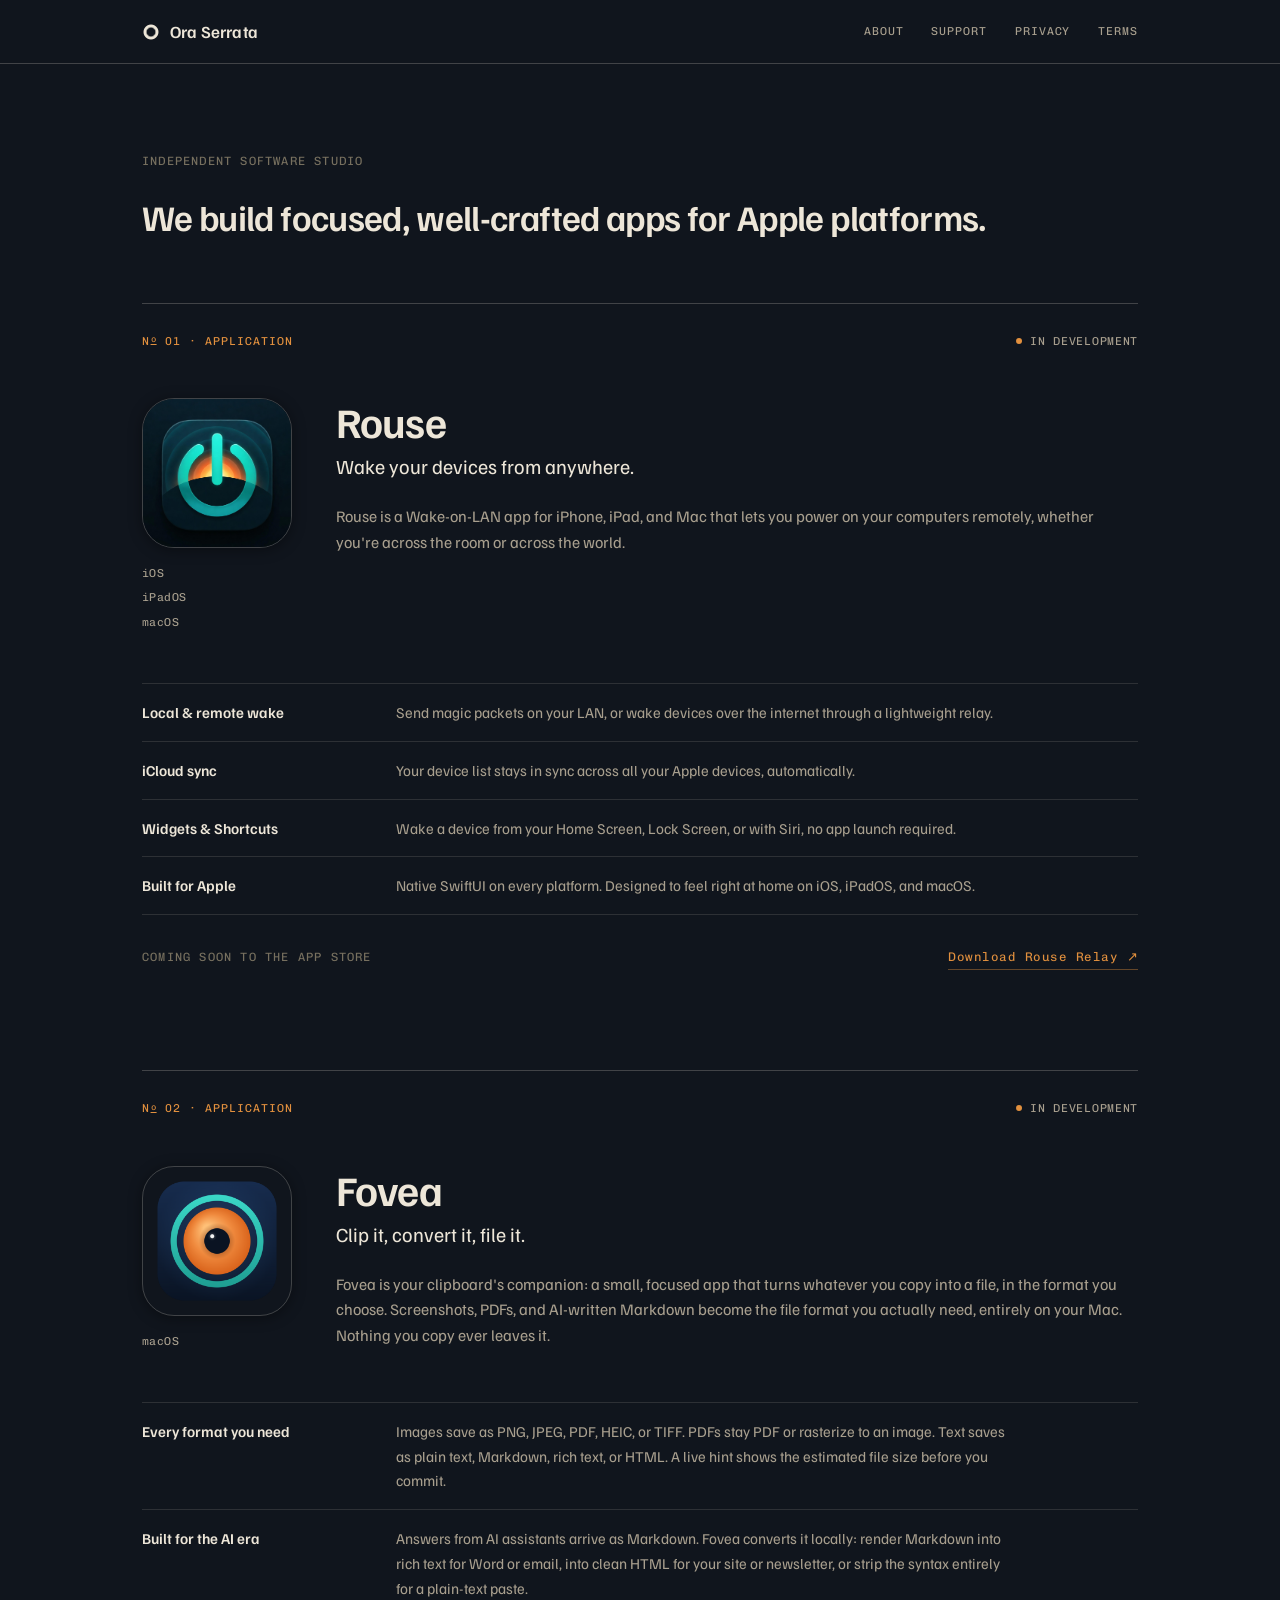
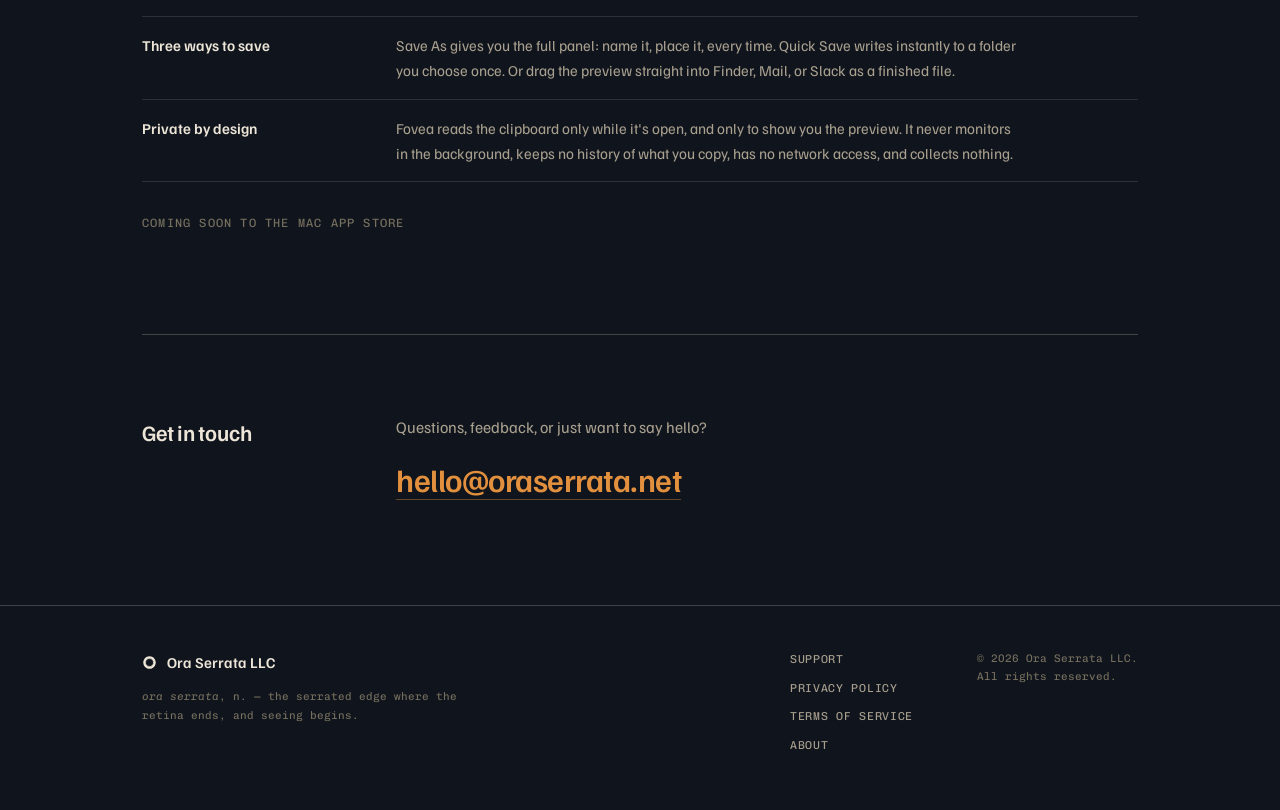
==== index.html @ 6b538667 "Site redesign, with the watchOS claim removed Replaces the site with the redesign built in Claude De" ====
<!DOCTYPE html>
<html lang="en">
<head>
  <meta charset="UTF-8">
  <meta name="viewport" content="width=device-width, initial-scale=1.0">
  <title>Ora Serrata · Thoughtful Software</title>
  <meta name="description" content="Ora Serrata LLC builds focused, well-crafted apps for Apple platforms.">
  <meta name="robots" content="noindex, nofollow">
  <link rel="preconnect" href="https://fonts.googleapis.com">
  <link rel="preconnect" href="https://fonts.gstatic.com" crossorigin>
  <link href="https://fonts.googleapis.com/css2?family=Familjen+Grotesk:ital,wght@0,400..700;1,400..700&family=Chivo+Mono:ital,wght@0,300..600;1,300..600&display=swap" rel="stylesheet">
  <link rel="stylesheet" href="style.css">
</head>
<body>
  <header class="site-head">
    <div class="wrap head-in">
      <a href="index.html" class="brand"><svg width="18" height="18" viewBox="0 0 24 24" aria-hidden="true"><path fill-rule="evenodd" fill="currentColor" d="M12 2A10 10 0 1 1 11.99 2Z M18.90 12.00L17.27 12.59L18.73 13.54L17.00 13.75L18.22 14.99L16.49 14.82L17.39 16.30L15.75 15.75L16.30 17.39L14.82 16.49L14.99 18.22L13.75 17.00L13.54 18.73L12.59 17.27L12.00 18.90L11.41 17.27L10.46 18.73L10.25 17.00L9.01 18.22L9.18 16.49L7.70 17.39L8.25 15.75L6.61 16.30L7.51 14.82L5.78 14.99L7.00 13.75L5.27 13.54L6.73 12.59L5.10 12.00L6.73 11.41L5.27 10.46L7.00 10.25L5.78 9.01L7.51 9.18L6.61 7.70L8.25 8.25L7.70 6.61L9.18 7.51L9.01 5.78L10.25 7.00L10.46 5.27L11.41 6.73L12.00 5.10L12.59 6.73L13.54 5.27L13.75 7.00L14.99 5.78L14.82 7.51L16.30 6.61L15.75 8.25L17.39 7.70L16.49 9.18L18.22 9.01L17.00 10.25L18.73 10.46L17.27 11.41Z"></path></svg> Ora Serrata</a>
      <nav class="site-nav">
        <a href="about.html">About</a>
        <a href="support.html">Support</a>
        <a href="privacy.html">Privacy</a>
        <a href="terms.html">Terms</a>
      </nav>
    </div>
  </header>
  <main class="wrap">
    <section class="hero">
      <p class="kicker">Independent software studio</p>
      <h1 class="display">We build focused, well-crafted apps for Apple platforms.</h1>
    </section>

    <section class="app" id="rouse">
      <div class="app-meta"><span class="num"><span class="numero">N<span class="o">o</span></span> 01 · Application</span><span class="status"><span class="dot"></span>In development</span></div>
      <div class="app-grid">
        <div>
          <img src="logo.jpg" alt="Rouse app icon" class="plate">
          <ul class="plat-list">
            <li>iOS</li>
            <li>iPadOS</li>
            <li>macOS</li>
          </ul>
        </div>
        <div>
          <h2 class="app-name">Rouse</h2>
          <p class="app-lede">Wake your devices from anywhere.</p>
          <p class="app-body">Rouse is a Wake-on-LAN app for iPhone, iPad, and Mac that lets you power on your computers remotely, whether you're across the room or across the world.</p>
        </div>
      </div>
      <dl class="specs">
        <div class="spec-row"><dt>Local &amp; remote wake</dt><dd>Send magic packets on your LAN, or wake devices over the internet through a lightweight relay.</dd></div>
        <div class="spec-row"><dt>iCloud sync</dt><dd>Your device list stays in sync across all your Apple devices, automatically.</dd></div>
        <div class="spec-row"><dt>Widgets &amp; Shortcuts</dt><dd>Wake a device from your Home Screen, Lock Screen, or with Siri, no app launch required.</dd></div>
        <div class="spec-row"><dt>Built for Apple</dt><dd>Native SwiftUI on every platform. Designed to feel right at home on iOS, iPadOS, and macOS.</dd></div>
      </dl>
      <div class="cta-row">
        <p class="mono-note">Coming soon to the App Store</p>
        <a href="relay.html" class="mono-link">Download Rouse Relay ↗</a>
      </div>
    </section>

    <section class="app" id="fovea">
      <div class="app-meta"><span class="num"><span class="numero">N<span class="o">o</span></span> 02 · Application</span><span class="status"><span class="dot"></span>In development</span></div>
      <div class="app-grid">
        <div>
          <img src="fovea-icon.png" alt="Fovea app icon" class="plate">
          <ul class="plat-list">
            <li>macOS</li>
          </ul>
        </div>
        <div>
          <h2 class="app-name">Fovea</h2>
          <p class="app-lede">Clip it, convert it, file it.</p>
          <p class="app-body">Fovea is your clipboard's companion: a small, focused app that turns whatever you copy into a file, in the format you choose. Screenshots, PDFs, and AI-written Markdown become the file format you actually need, entirely on your Mac. Nothing you copy ever leaves it.</p>
        </div>
      </div>
      <dl class="specs">
        <div class="spec-row"><dt>Every format you need</dt><dd>Images save as PNG, JPEG, PDF, HEIC, or TIFF. PDFs stay PDF or rasterize to an image. Text saves as plain text, Markdown, rich text, or HTML. A live hint shows the estimated file size before you commit.</dd></div>
        <div class="spec-row"><dt>Built for the AI era</dt><dd>Answers from AI assistants arrive as Markdown. Fovea converts it locally: render Markdown into rich text for Word or email, into clean HTML for your site or newsletter, or strip the syntax entirely for a plain-text paste.</dd></div>
        <div class="spec-row"><dt>Three ways to save</dt><dd>Save As gives you the full panel: name it, place it, every time. Quick Save writes instantly to a folder you choose once. Or drag the preview straight into Finder, Mail, or Slack as a finished file.</dd></div>
        <div class="spec-row"><dt>Private by design</dt><dd>Fovea reads the clipboard only while it's open, and only to show you the preview. It never monitors in the background, keeps no history of what you copy, has no network access, and collects nothing.</dd></div>
      </dl>
      <div class="cta-row">
        <p class="mono-note">Coming soon to the Mac App Store</p>
      </div>
    </section>

    <section class="contact">
      <h2>Get in touch</h2>
      <div>
        <p>Questions, feedback, or just want to say hello?</p>
        <a href="mailto:hello@oraserrata.net" class="email">hello@oraserrata.net</a>
      </div>
    </section>
  </main>
  <footer class="site-foot">
    <div class="wrap foot-grid">
      <div>
        <div class="foot-brand"><svg width="15" height="15" viewBox="0 0 24 24" aria-hidden="true"><path fill-rule="evenodd" fill="currentColor" d="M12 2A10 10 0 1 1 11.99 2Z M18.90 12.00L17.27 12.59L18.73 13.54L17.00 13.75L18.22 14.99L16.49 14.82L17.39 16.30L15.75 15.75L16.30 17.39L14.82 16.49L14.99 18.22L13.75 17.00L13.54 18.73L12.59 17.27L12.00 18.90L11.41 17.27L10.46 18.73L10.25 17.00L9.01 18.22L9.18 16.49L7.70 17.39L8.25 15.75L6.61 16.30L7.51 14.82L5.78 14.99L7.00 13.75L5.27 13.54L6.73 12.59L5.10 12.00L6.73 11.41L5.27 10.46L7.00 10.25L5.78 9.01L7.51 9.18L6.61 7.70L8.25 8.25L7.70 6.61L9.18 7.51L9.01 5.78L10.25 7.00L10.46 5.27L11.41 6.73L12.00 5.10L12.59 6.73L13.54 5.27L13.75 7.00L14.99 5.78L14.82 7.51L16.30 6.61L15.75 8.25L17.39 7.70L16.49 9.18L18.22 9.01L17.00 10.25L18.73 10.46L17.27 11.41Z"></path></svg> Ora Serrata LLC</div>
        <p class="footnote"><em>ora serrata</em>, n. — the serrated edge where the retina ends, and seeing begins.</p>
      </div>
      <nav class="foot-nav">
        <a href="support.html">Support</a>
        <a href="privacy.html">Privacy Policy</a>
        <a href="terms.html">Terms of Service</a>
        <a href="about.html">About</a>
      </nav>
      <p class="copyright">© 2026 Ora Serrata LLC.<br>All rights reserved.</p>
    </div>
  </footer>
</body>
</html>
---- style.css ----
/* Ora Serrata — site styles
   Deep navy ground, cream ink, single ember accent drawn from the app icons.
   Type: Familjen Grotesk (text) + Chivo Mono (labels, metadata, code). */

:root {
  --bg: #10151D;
  --bg-inset: #171E28;
  --ink: #EDE6D8;
  --body-c: #C7BFAF;
  --muted: #A89F8E;
  --faint: #77705F;
  --line: rgba(237, 230, 216, 0.13);
  --line-strong: rgba(237, 230, 216, 0.22);
  --accent: #E2903E;
  --accent-dim: rgba(226, 144, 62, 0.4);
  --sans: 'Familjen Grotesk', -apple-system, 'Helvetica Neue', sans-serif;
  --mono: 'Chivo Mono', ui-monospace, 'SF Mono', Menlo, monospace;
}

*, *::before, *::after { margin: 0; padding: 0; box-sizing: border-box; }
html { -webkit-font-smoothing: antialiased; -moz-osx-font-smoothing: grayscale; }
body {
  font-family: var(--sans);
  font-size: 16px;
  line-height: 1.6;
  color: var(--ink);
  background: var(--bg);
}
::selection { background: rgba(226, 144, 62, 0.3); }
a { color: var(--accent); text-decoration: none; transition: color 0.15s; }
a:hover { color: #EFAA61; }
:focus-visible { outline: 2px solid var(--accent); outline-offset: 2px; }
img { display: block; }

.wrap { max-width: 1060px; margin: 0 auto; padding: 0 32px; }

/* Labels */
.kicker {
  font-family: var(--mono);
  font-size: 12px;
  letter-spacing: 0.1em;
  text-transform: uppercase;
  color: var(--faint);
}
.num { color: var(--accent); font-family: var(--mono); }
.numero .o {
  display: inline-block; font-size: 0.78em; line-height: 1;
  vertical-align: 0.24em; text-transform: none; margin-left: 0.5px;
  text-decoration: underline; text-underline-offset: 1.5px;
}
.status {
  display: inline-flex; align-items: center; gap: 8px;
  font-family: var(--mono); font-size: 11.5px;
  letter-spacing: 0.06em; text-transform: uppercase; color: var(--muted);
}
.status .dot { width: 6px; height: 6px; border-radius: 50%; background: var(--accent); flex: none; }

/* Header */
.site-head { border-bottom: 1px solid var(--line-strong); }
.head-in { display: flex; align-items: center; justify-content: space-between; padding-top: 18px; padding-bottom: 18px; }
.brand { display: inline-flex; align-items: center; gap: 10px; color: var(--ink); font-weight: 600; font-size: 17px; letter-spacing: 0.01em; }
.brand:hover { color: var(--ink); }
.brand svg { flex: none; }
.site-nav { display: flex; gap: 28px; font-family: var(--mono); font-size: 11.5px; letter-spacing: 0.08em; text-transform: uppercase; }
.site-nav a { color: var(--muted); }
.site-nav a:hover, .site-nav a.on { color: var(--ink); }

/* Home hero */
.hero { padding: 88px 0 64px; }
.hero .kicker { margin-bottom: 24px; }
.display {
  font-size: clamp(1.35rem, 3.1vw, 2.25rem);
  font-weight: 600; line-height: 1.2; letter-spacing: -0.018em;
}

/* App sections */
.app { border-top: 1px solid var(--line-strong); padding: 28px 0 100px; }
.app-meta {
  display: flex; justify-content: space-between; align-items: center; gap: 16px;
  margin-bottom: 48px;
  font-family: var(--mono); font-size: 11.5px; letter-spacing: 0.09em; text-transform: uppercase;
}
.app-grid { display: grid; grid-template-columns: 150px 1fr; gap: 44px; align-items: start; }
.plate {
  width: 150px; height: 150px; border-radius: 32px; object-fit: cover;
  border: 1px solid var(--line-strong);
  box-shadow: 0 2px 14px rgba(0, 0, 0, 0.4);
}
.plat-list {
  list-style: none; margin-top: 16px; display: grid; gap: 6px;
  font-family: var(--mono); font-size: 11.5px; letter-spacing: 0.04em; color: var(--muted);
}
.plat-list .aside-note { color: var(--faint); }
.app-name { font-size: 42px; font-weight: 650; letter-spacing: -0.02em; line-height: 1.1; margin-bottom: 6px; }
.app-lede { font-size: 20px; margin-bottom: 22px; }
.app-body { font-size: 16px; line-height: 1.6; color: var(--muted); text-wrap: pretty; }

.specs { margin-top: 52px; border-bottom: 1px solid var(--line); }
.spec-row { display: grid; grid-template-columns: 230px 1fr; gap: 24px; padding: 16px 0; border-top: 1px solid var(--line); }
.spec-row dt { font-size: 15px; font-weight: 600; }
.spec-row dd { font-size: 15px; color: var(--muted); line-height: 1.65; max-width: 620px; }

.cta-row { display: flex; justify-content: space-between; align-items: baseline; gap: 24px; flex-wrap: wrap; margin-top: 32px; }
.mono-note { font-family: var(--mono); font-size: 12px; letter-spacing: 0.1em; text-transform: uppercase; color: var(--faint); }
.mono-link {
  font-family: var(--mono); font-size: 12.5px; letter-spacing: 0.04em;
  color: var(--accent); border-bottom: 1px solid var(--accent-dim); padding-bottom: 2px;
}

/* Contact */
.contact { border-top: 1px solid var(--line-strong); padding: 80px 0 100px; display: grid; grid-template-columns: 230px 1fr; gap: 24px; }
.contact h2 { font-size: 22px; font-weight: 600; letter-spacing: -0.01em; }
.contact p { font-size: 16px; color: var(--muted); margin-bottom: 14px; }
.email {
  font-size: clamp(1.4rem, 2.6vw, 2rem); font-weight: 600; letter-spacing: -0.015em;
  border-bottom: 1px solid var(--accent-dim);
}

/* Footer */
.site-foot { border-top: 1px solid var(--line-strong); }
.foot-grid { display: grid; grid-template-columns: 1fr auto auto; gap: 64px; align-items: start; padding-top: 44px; padding-bottom: 56px; }
.foot-brand { display: flex; align-items: center; gap: 10px; font-weight: 600; font-size: 15px; }
.footnote { margin-top: 14px; font-family: var(--mono); font-size: 11px; line-height: 1.7; color: var(--faint); max-width: 340px; }
.footnote em { font-style: italic; }
.foot-nav { display: grid; gap: 10px; font-family: var(--mono); font-size: 11.5px; letter-spacing: 0.06em; text-transform: uppercase; }
.foot-nav a { color: var(--muted); }
.foot-nav a:hover { color: var(--ink); }
.copyright { font-family: var(--mono); font-size: 11px; color: var(--faint); }

/* Article pages (about, support, legal, guides) */
.article { max-width: 720px; padding: 88px 0 110px; }
.article h1 { font-size: clamp(2.1rem, 5vw, 3rem); font-weight: 650; letter-spacing: -0.02em; line-height: 1.1; margin-bottom: 10px; }
.article .date { margin-bottom: 56px; }
.article h1 + h2, .article h1 + p { margin-top: 44px; }
.article h2 { font-size: 20px; font-weight: 650; letter-spacing: -0.01em; margin: 44px 0 14px; }
.article p { font-size: 15.5px; line-height: 1.75; color: var(--body-c); margin-bottom: 14px; text-wrap: pretty; }
.article ul { list-style: none; margin-bottom: 14px; }
.article ul li { font-size: 15.5px; line-height: 1.7; color: var(--body-c); padding-left: 1.3rem; position: relative; margin-bottom: 8px; }
.article ul li::before { content: '—'; position: absolute; left: 0; color: var(--faint); }
.article strong { font-weight: 600; color: var(--ink); }
.article a { text-decoration: underline; text-decoration-color: var(--accent-dim); text-underline-offset: 3px; }
.article a:hover { text-decoration-color: var(--accent); }
.article code {
  font-family: var(--mono); font-size: 0.85em;
  background: var(--bg-inset); border: 1px solid var(--line);
  border-radius: 5px; padding: 0.1rem 0.4rem;
}

/* Responsive */
@media (max-width: 760px) {
  .wrap { padding: 0 20px; }
  .head-in { padding-top: 14px; padding-bottom: 14px; }
  .site-nav { gap: 16px; font-size: 10.5px; }
  .hero { padding: 56px 0 44px; }
  .app { padding: 24px 0 72px; }
  .app-meta { margin-bottom: 32px; flex-wrap: wrap; }
  .app-grid { grid-template-columns: 1fr; gap: 28px; }
  .plate { width: 104px; height: 104px; border-radius: 24px; }
  .plat-list { margin-top: 12px; }
  .app-name { font-size: 34px; }
  .specs { margin-top: 36px; }
  .spec-row { grid-template-columns: 1fr; gap: 4px; }
  .contact { grid-template-columns: 1fr; gap: 16px; padding: 56px 0 72px; }
  .foot-grid { grid-template-columns: 1fr; gap: 28px; padding-top: 36px; padding-bottom: 44px; }
  .article { padding: 56px 0 72px; }
}
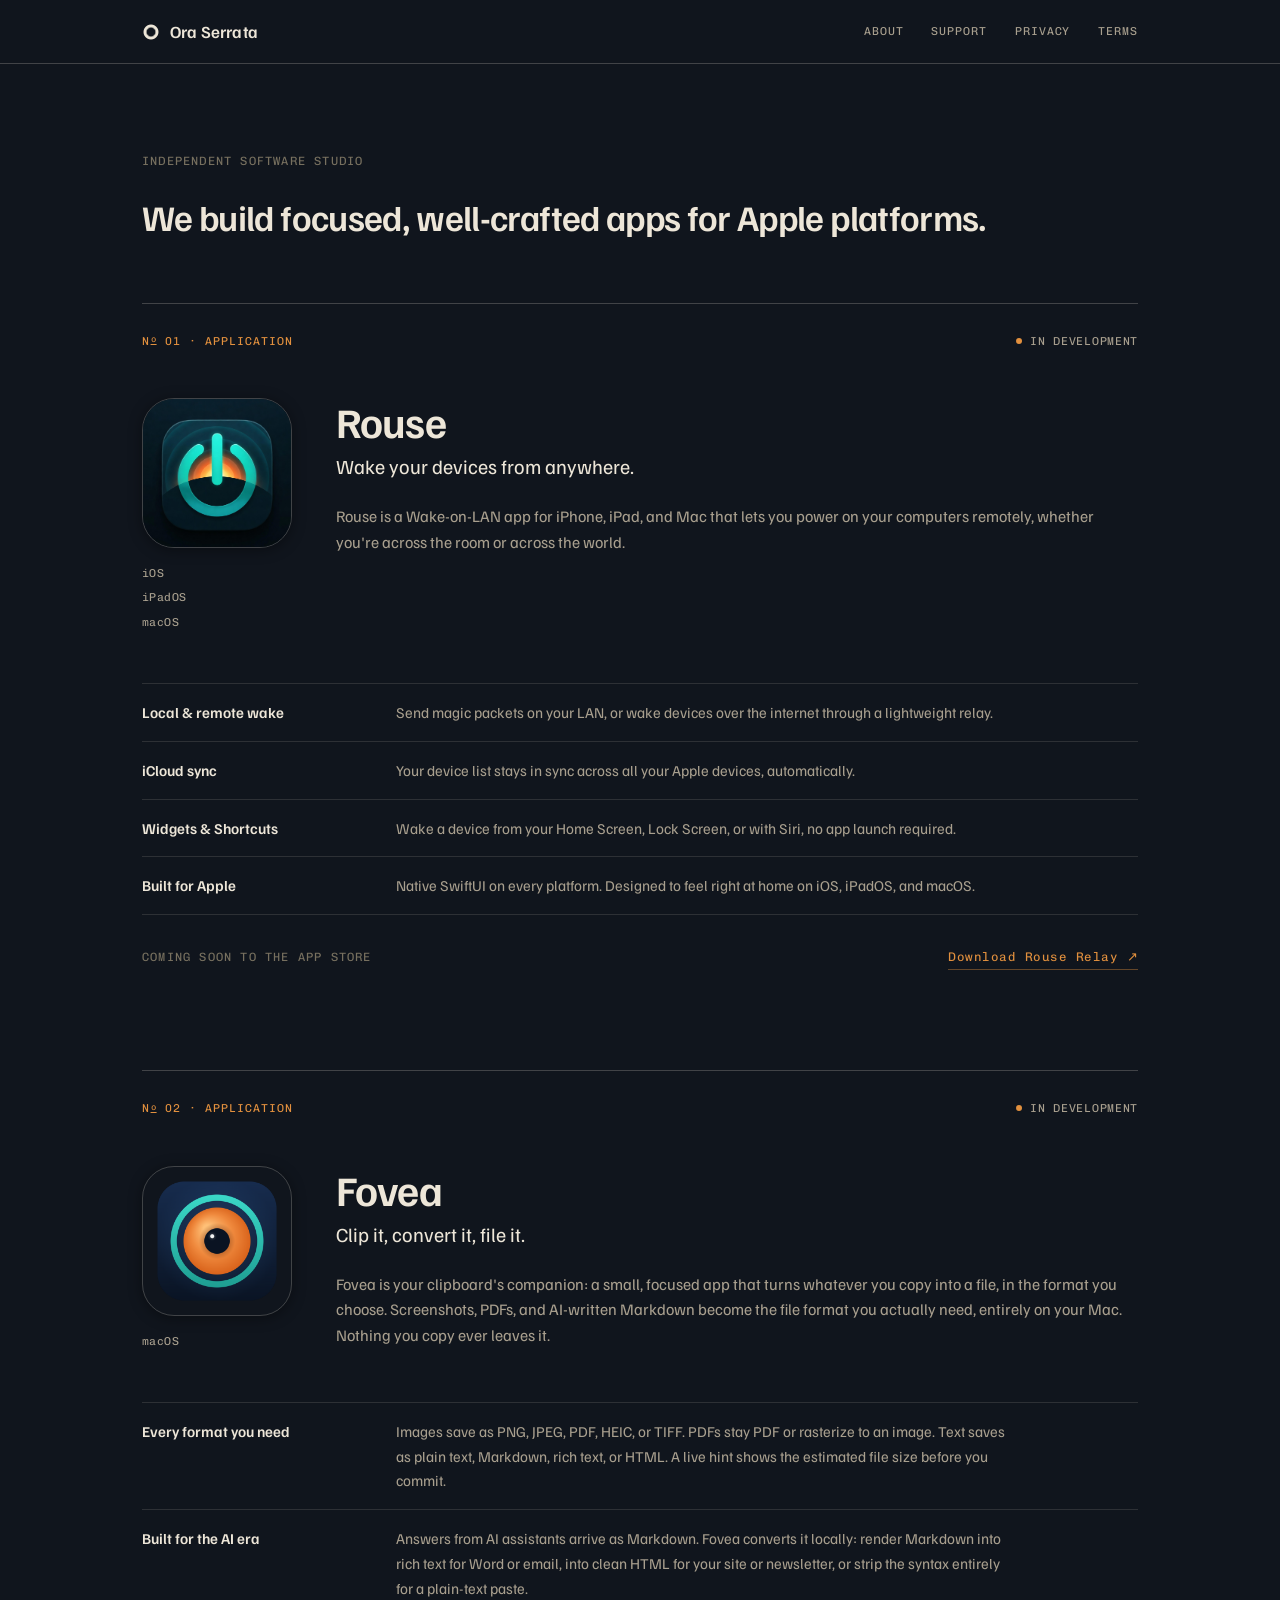
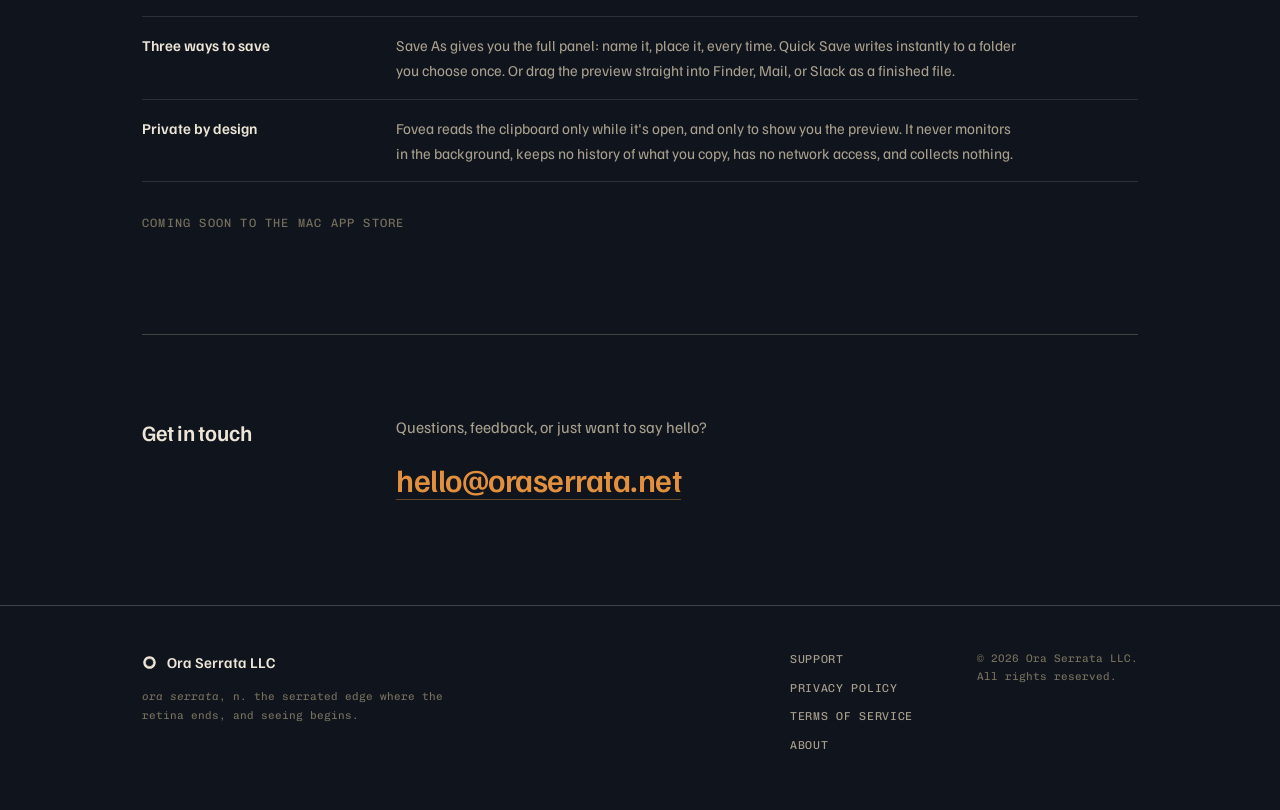
==== commit 9bd32da0: "Remove em dashes reintroduced by the redesign" ====
--- a/index.html
+++ b/index.html
@@ -96,7 +96,7 @@
     <div class="wrap foot-grid">
       <div>
         <div class="foot-brand"><svg width="15" height="15" viewBox="0 0 24 24" aria-hidden="true"><path fill-rule="evenodd" fill="currentColor" d="M12 2A10 10 0 1 1 11.99 2Z M18.90 12.00L17.27 12.59L18.73 13.54L17.00 13.75L18.22 14.99L16.49 14.82L17.39 16.30L15.75 15.75L16.30 17.39L14.82 16.49L14.99 18.22L13.75 17.00L13.54 18.73L12.59 17.27L12.00 18.90L11.41 17.27L10.46 18.73L10.25 17.00L9.01 18.22L9.18 16.49L7.70 17.39L8.25 15.75L6.61 16.30L7.51 14.82L5.78 14.99L7.00 13.75L5.27 13.54L6.73 12.59L5.10 12.00L6.73 11.41L5.27 10.46L7.00 10.25L5.78 9.01L7.51 9.18L6.61 7.70L8.25 8.25L7.70 6.61L9.18 7.51L9.01 5.78L10.25 7.00L10.46 5.27L11.41 6.73L12.00 5.10L12.59 6.73L13.54 5.27L13.75 7.00L14.99 5.78L14.82 7.51L16.30 6.61L15.75 8.25L17.39 7.70L16.49 9.18L18.22 9.01L17.00 10.25L18.73 10.46L17.27 11.41Z"></path></svg> Ora Serrata LLC</div>
-        <p class="footnote"><em>ora serrata</em>, n. — the serrated edge where the retina ends, and seeing begins.</p>
+        <p class="footnote"><em>ora serrata</em>, n. the serrated edge where the retina ends, and seeing begins.</p>
       </div>
       <nav class="foot-nav">
         <a href="support.html">Support</a>
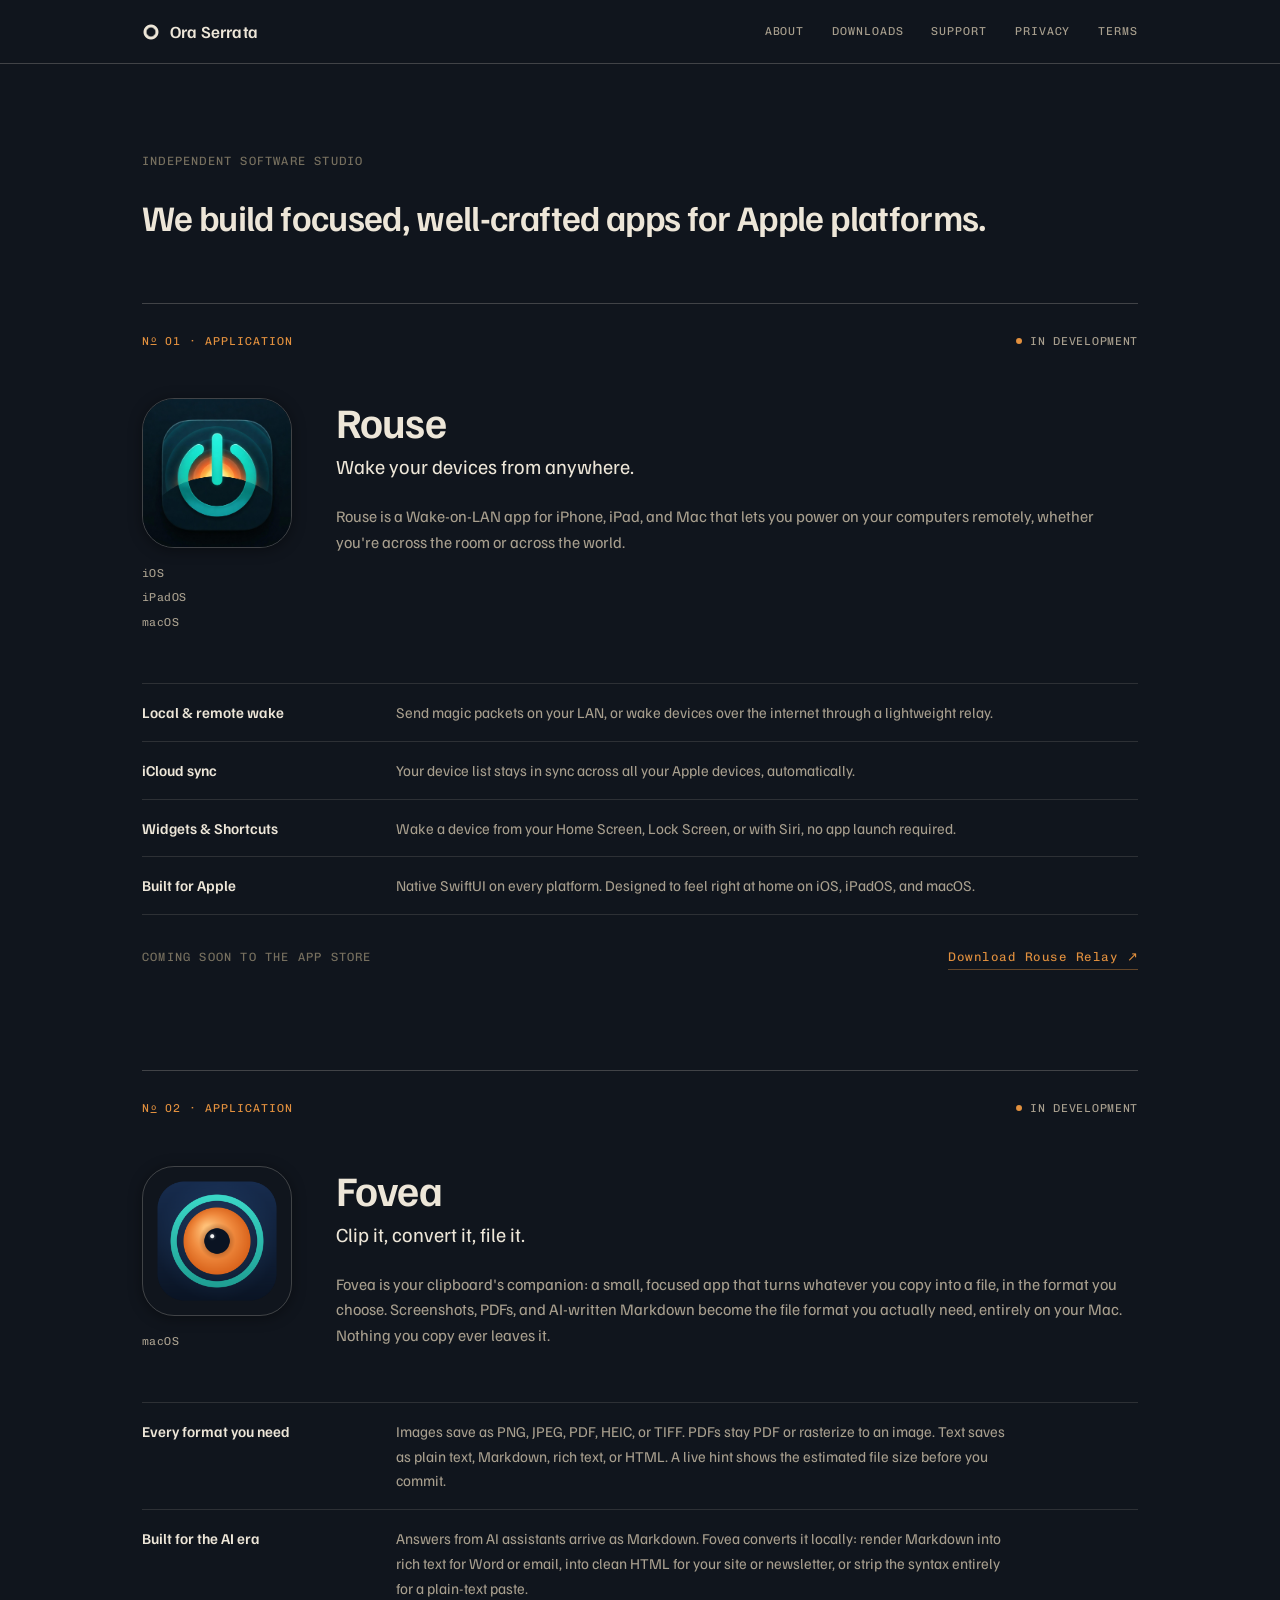
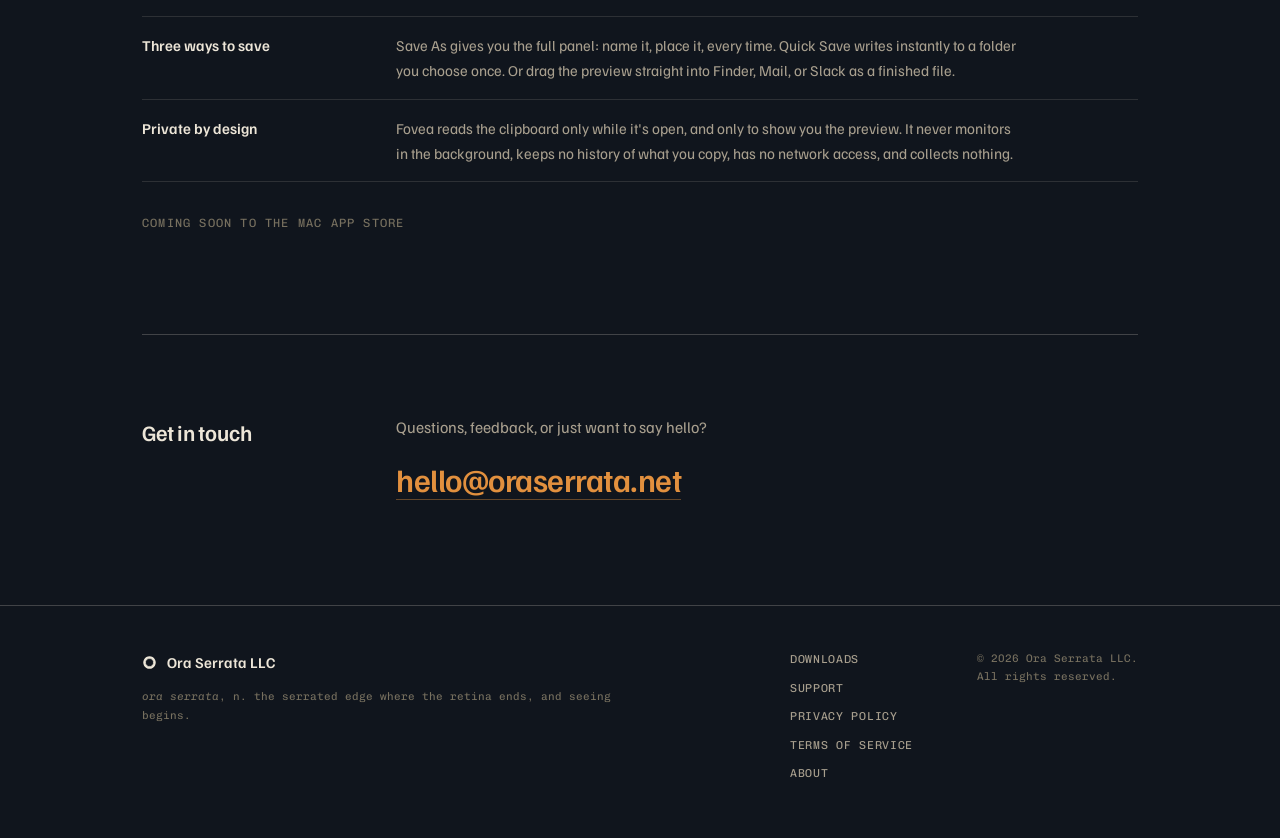
==== commit bcb728ae: "Site navigation: add a Downloads page, surface the relay and the WoL guide Two destinations were unr" ====
--- a/index.html
+++ b/index.html
@@ -17,6 +17,7 @@
       <a href="index.html" class="brand"><svg width="18" height="18" viewBox="0 0 24 24" aria-hidden="true"><path fill-rule="evenodd" fill="currentColor" d="M12 2A10 10 0 1 1 11.99 2Z M18.90 12.00L17.27 12.59L18.73 13.54L17.00 13.75L18.22 14.99L16.49 14.82L17.39 16.30L15.75 15.75L16.30 17.39L14.82 16.49L14.99 18.22L13.75 17.00L13.54 18.73L12.59 17.27L12.00 18.90L11.41 17.27L10.46 18.73L10.25 17.00L9.01 18.22L9.18 16.49L7.70 17.39L8.25 15.75L6.61 16.30L7.51 14.82L5.78 14.99L7.00 13.75L5.27 13.54L6.73 12.59L5.10 12.00L6.73 11.41L5.27 10.46L7.00 10.25L5.78 9.01L7.51 9.18L6.61 7.70L8.25 8.25L7.70 6.61L9.18 7.51L9.01 5.78L10.25 7.00L10.46 5.27L11.41 6.73L12.00 5.10L12.59 6.73L13.54 5.27L13.75 7.00L14.99 5.78L14.82 7.51L16.30 6.61L15.75 8.25L17.39 7.70L16.49 9.18L18.22 9.01L17.00 10.25L18.73 10.46L17.27 11.41Z"></path></svg> Ora Serrata</a>
       <nav class="site-nav">
         <a href="about.html">About</a>
+        <a href="downloads.html">Downloads</a>
         <a href="support.html">Support</a>
         <a href="privacy.html">Privacy</a>
         <a href="terms.html">Terms</a>
@@ -99,6 +100,7 @@
         <p class="footnote"><em>ora serrata</em>, n. the serrated edge where the retina ends, and seeing begins.</p>
       </div>
       <nav class="foot-nav">
+        <a href="downloads.html">Downloads</a>
         <a href="support.html">Support</a>
         <a href="privacy.html">Privacy Policy</a>
         <a href="terms.html">Terms of Service</a>
--- a/style.css
+++ b/style.css
@@ -120,7 +120,7 @@
 .site-foot { border-top: 1px solid var(--line-strong); }
 .foot-grid { display: grid; grid-template-columns: 1fr auto auto; gap: 64px; align-items: start; padding-top: 44px; padding-bottom: 56px; }
 .foot-brand { display: flex; align-items: center; gap: 10px; font-weight: 600; font-size: 15px; }
-.footnote { margin-top: 14px; font-family: var(--mono); font-size: 11px; line-height: 1.7; color: var(--faint); max-width: 340px; }
+.footnote { margin-top: 14px; font-family: var(--mono); font-size: 11px; line-height: 1.7; color: var(--faint); max-width: 480px; }
 .footnote em { font-style: italic; }
 .foot-nav { display: grid; gap: 10px; font-family: var(--mono); font-size: 11.5px; letter-spacing: 0.06em; text-transform: uppercase; }
 .foot-nav a { color: var(--muted); }
@@ -128,7 +128,7 @@
 .copyright { font-family: var(--mono); font-size: 11px; color: var(--faint); }
 
 /* Article pages (about, support, legal, guides) */
-.article { max-width: 720px; padding: 88px 0 110px; }
+.article { max-width: 720px; margin: 0 auto; padding: 88px 0 110px; }
 .article h1 { font-size: clamp(2.1rem, 5vw, 3rem); font-weight: 650; letter-spacing: -0.02em; line-height: 1.1; margin-bottom: 10px; }
 .article .date { margin-bottom: 56px; }
 .article h1 + h2, .article h1 + p { margin-top: 44px; }
@@ -164,3 +164,16 @@
   .foot-grid { grid-template-columns: 1fr; gap: 28px; padding-top: 36px; padding-bottom: 44px; }
   .article { padding: 56px 0 72px; }
 }
+
+/* Relay page: jump links to the two install paths, so neither is buried. */
+.relay-jump { font-family: var(--mono); font-size: 12px; color: var(--faint); margin: 0 0 18px; letter-spacing: 0.02em; }
+.relay-jump span { color: var(--faint); }
+.relay-jump a { color: var(--accent); }
+
+/* Downloads index */
+.dl-index { display: grid; gap: 14px; margin: 28px 0 40px; }
+.dl-card { display: block; border: 1px solid var(--line); border-radius: 10px; padding: 20px 22px; text-decoration: none; color: inherit; transition: border-color 0.2s; }
+a.dl-card:hover { border-color: var(--accent); }
+.dl-card .dl-name { font-size: 17px; font-weight: 600; margin-bottom: 4px; }
+.dl-card .dl-desc { font-size: 14px; color: var(--muted); line-height: 1.6; max-width: 620px; }
+.dl-card .dl-tag { font-family: var(--mono); font-size: 11px; color: var(--faint); letter-spacing: 0.06em; text-transform: uppercase; display: block; margin-bottom: 8px; }
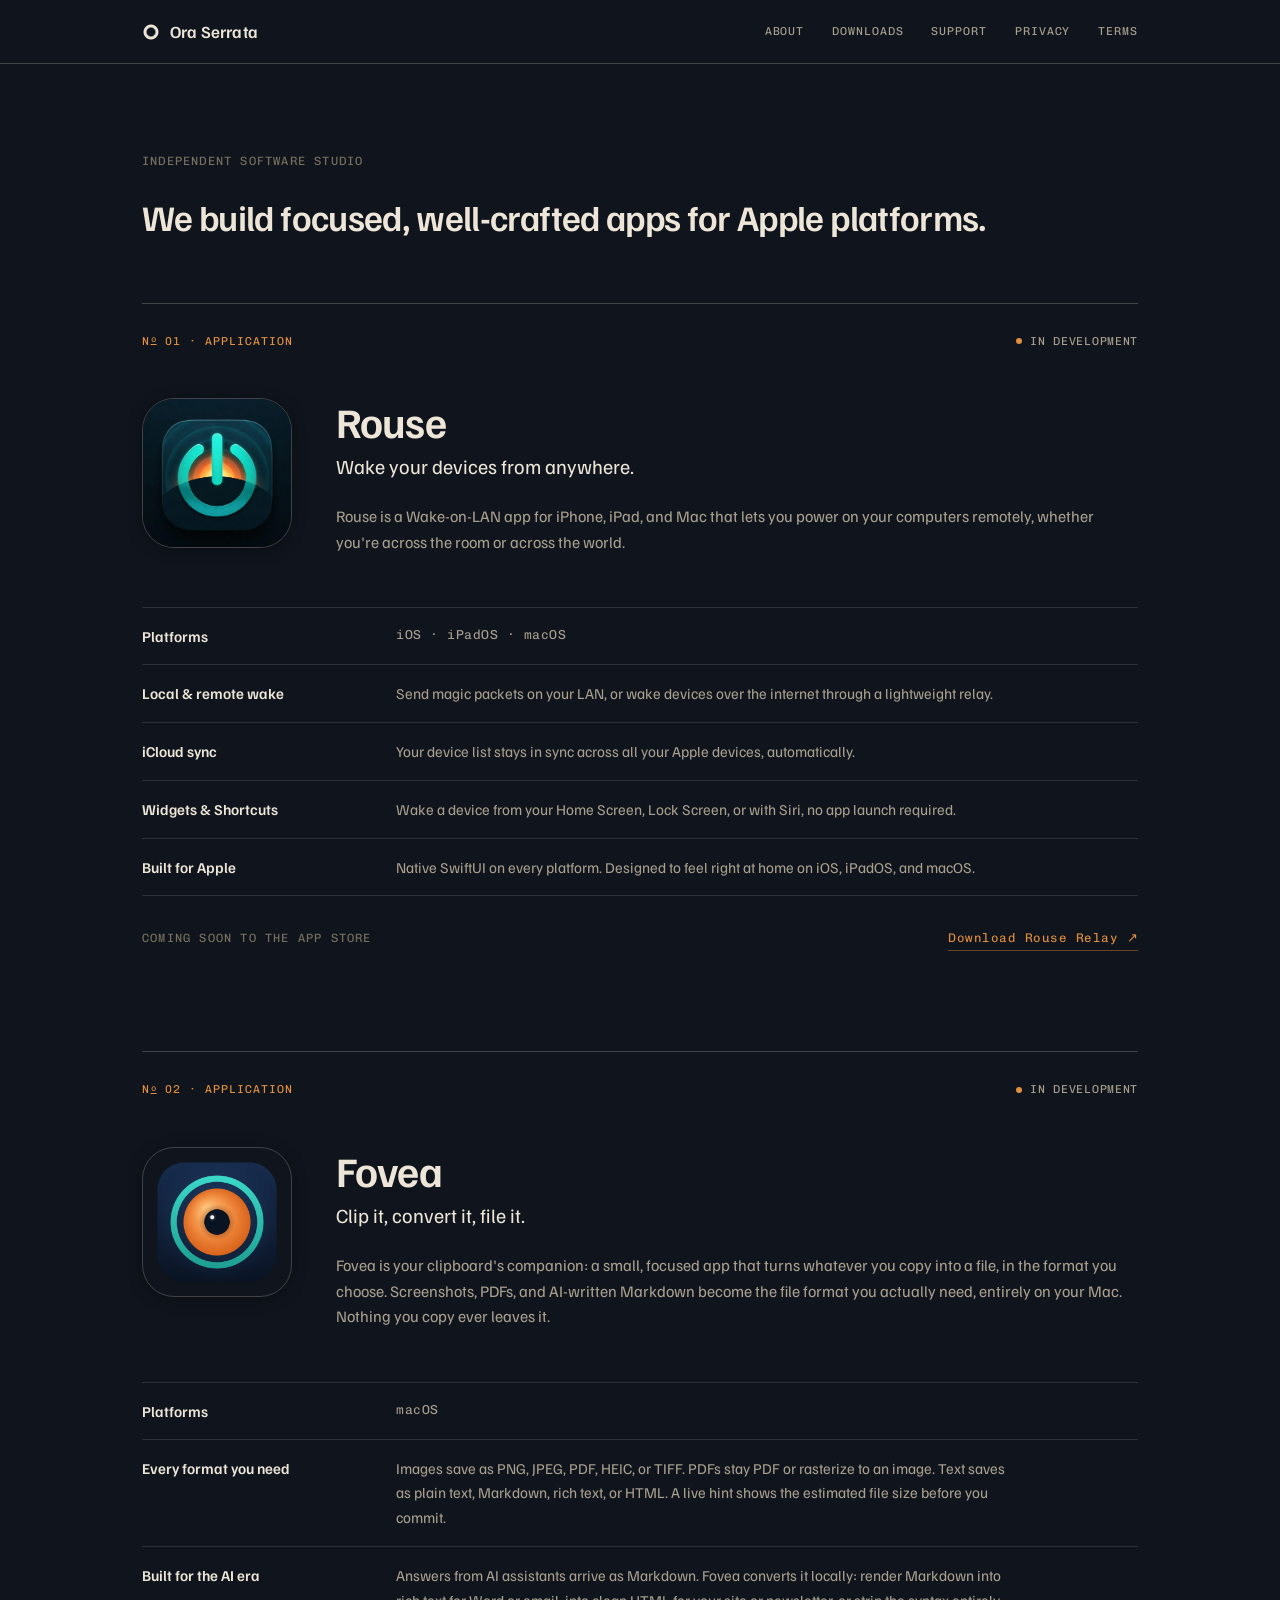
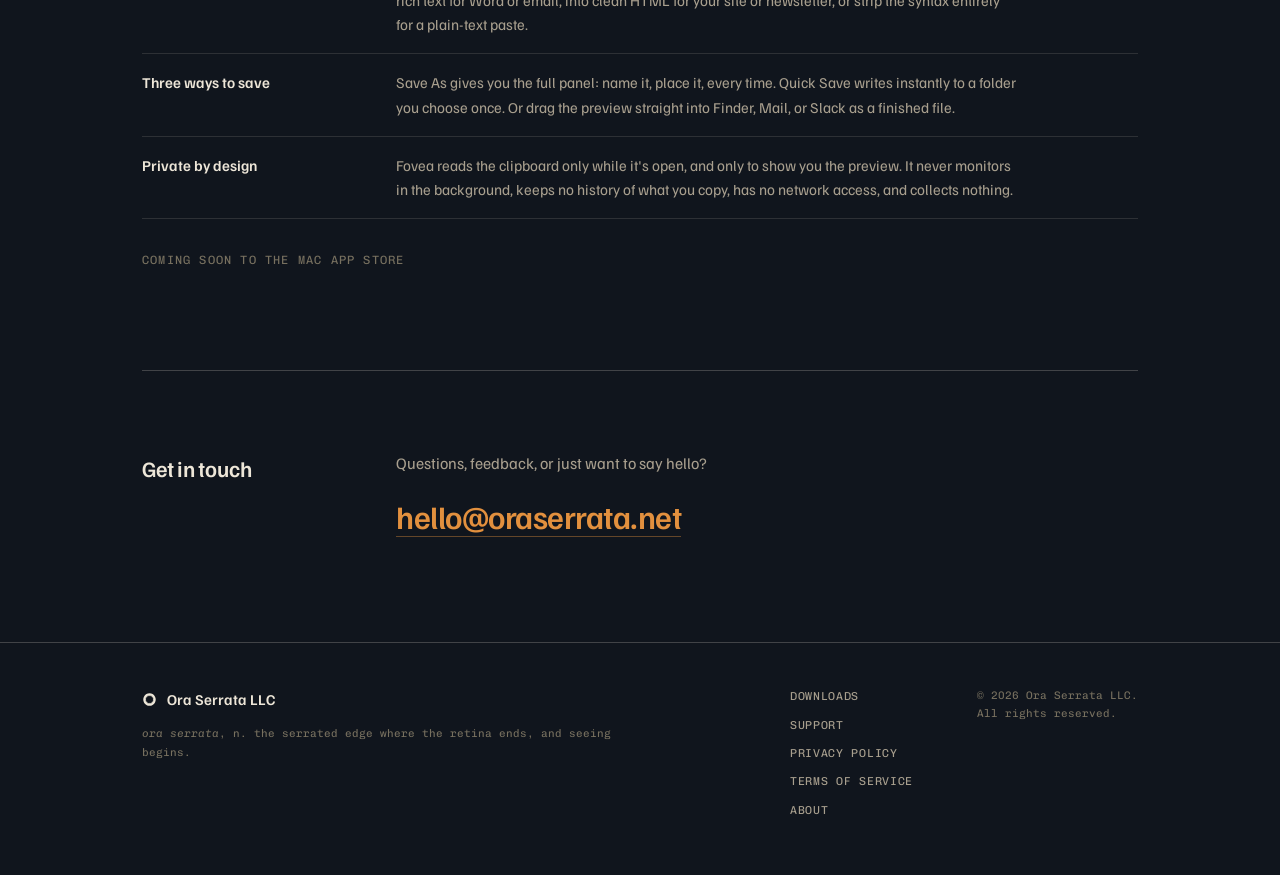
==== commit a474e1ca: "Platforms as a spec row; align Downloads with the homepage Per Claude Design: the platform list read" ====
--- a/index.html
+++ b/index.html
@@ -35,11 +35,6 @@
       <div class="app-grid">
         <div>
           <img src="logo.jpg" alt="Rouse app icon" class="plate">
-          <ul class="plat-list">
-            <li>iOS</li>
-            <li>iPadOS</li>
-            <li>macOS</li>
-          </ul>
         </div>
         <div>
           <h2 class="app-name">Rouse</h2>
@@ -48,6 +43,7 @@
         </div>
       </div>
       <dl class="specs">
+        <div class="spec-row"><dt>Platforms</dt><dd class="plat">iOS · iPadOS · macOS</dd></div>
         <div class="spec-row"><dt>Local &amp; remote wake</dt><dd>Send magic packets on your LAN, or wake devices over the internet through a lightweight relay.</dd></div>
         <div class="spec-row"><dt>iCloud sync</dt><dd>Your device list stays in sync across all your Apple devices, automatically.</dd></div>
         <div class="spec-row"><dt>Widgets &amp; Shortcuts</dt><dd>Wake a device from your Home Screen, Lock Screen, or with Siri, no app launch required.</dd></div>
@@ -64,9 +60,6 @@
       <div class="app-grid">
         <div>
           <img src="fovea-icon.png" alt="Fovea app icon" class="plate">
-          <ul class="plat-list">
-            <li>macOS</li>
-          </ul>
         </div>
         <div>
           <h2 class="app-name">Fovea</h2>
@@ -75,6 +68,7 @@
         </div>
       </div>
       <dl class="specs">
+        <div class="spec-row"><dt>Platforms</dt><dd class="plat">macOS</dd></div>
         <div class="spec-row"><dt>Every format you need</dt><dd>Images save as PNG, JPEG, PDF, HEIC, or TIFF. PDFs stay PDF or rasterize to an image. Text saves as plain text, Markdown, rich text, or HTML. A live hint shows the estimated file size before you commit.</dd></div>
         <div class="spec-row"><dt>Built for the AI era</dt><dd>Answers from AI assistants arrive as Markdown. Fovea converts it locally: render Markdown into rich text for Word or email, into clean HTML for your site or newsletter, or strip the syntax entirely for a plain-text paste.</dd></div>
         <div class="spec-row"><dt>Three ways to save</dt><dd>Save As gives you the full panel: name it, place it, every time. Quick Save writes instantly to a folder you choose once. Or drag the preview straight into Finder, Mail, or Slack as a finished file.</dd></div>
--- a/style.css
+++ b/style.css
@@ -86,11 +86,6 @@
   border: 1px solid var(--line-strong);
   box-shadow: 0 2px 14px rgba(0, 0, 0, 0.4);
 }
-.plat-list {
-  list-style: none; margin-top: 16px; display: grid; gap: 6px;
-  font-family: var(--mono); font-size: 11.5px; letter-spacing: 0.04em; color: var(--muted);
-}
-.plat-list .aside-note { color: var(--faint); }
 .app-name { font-size: 42px; font-weight: 650; letter-spacing: -0.02em; line-height: 1.1; margin-bottom: 6px; }
 .app-lede { font-size: 20px; margin-bottom: 22px; }
 .app-body { font-size: 16px; line-height: 1.6; color: var(--muted); text-wrap: pretty; }
@@ -99,6 +94,7 @@
 .spec-row { display: grid; grid-template-columns: 230px 1fr; gap: 24px; padding: 16px 0; border-top: 1px solid var(--line); }
 .spec-row dt { font-size: 15px; font-weight: 600; }
 .spec-row dd { font-size: 15px; color: var(--muted); line-height: 1.65; max-width: 620px; }
+.spec-row dd.plat { font-family: var(--mono); font-size: 13px; letter-spacing: 0.04em; }
 
 .cta-row { display: flex; justify-content: space-between; align-items: baseline; gap: 24px; flex-wrap: wrap; margin-top: 32px; }
 .mono-note { font-family: var(--mono); font-size: 12px; letter-spacing: 0.1em; text-transform: uppercase; color: var(--faint); }
@@ -156,7 +152,6 @@
   .app-meta { margin-bottom: 32px; flex-wrap: wrap; }
   .app-grid { grid-template-columns: 1fr; gap: 28px; }
   .plate { width: 104px; height: 104px; border-radius: 24px; }
-  .plat-list { margin-top: 12px; }
   .app-name { font-size: 34px; }
   .specs { margin-top: 36px; }
   .spec-row { grid-template-columns: 1fr; gap: 4px; }
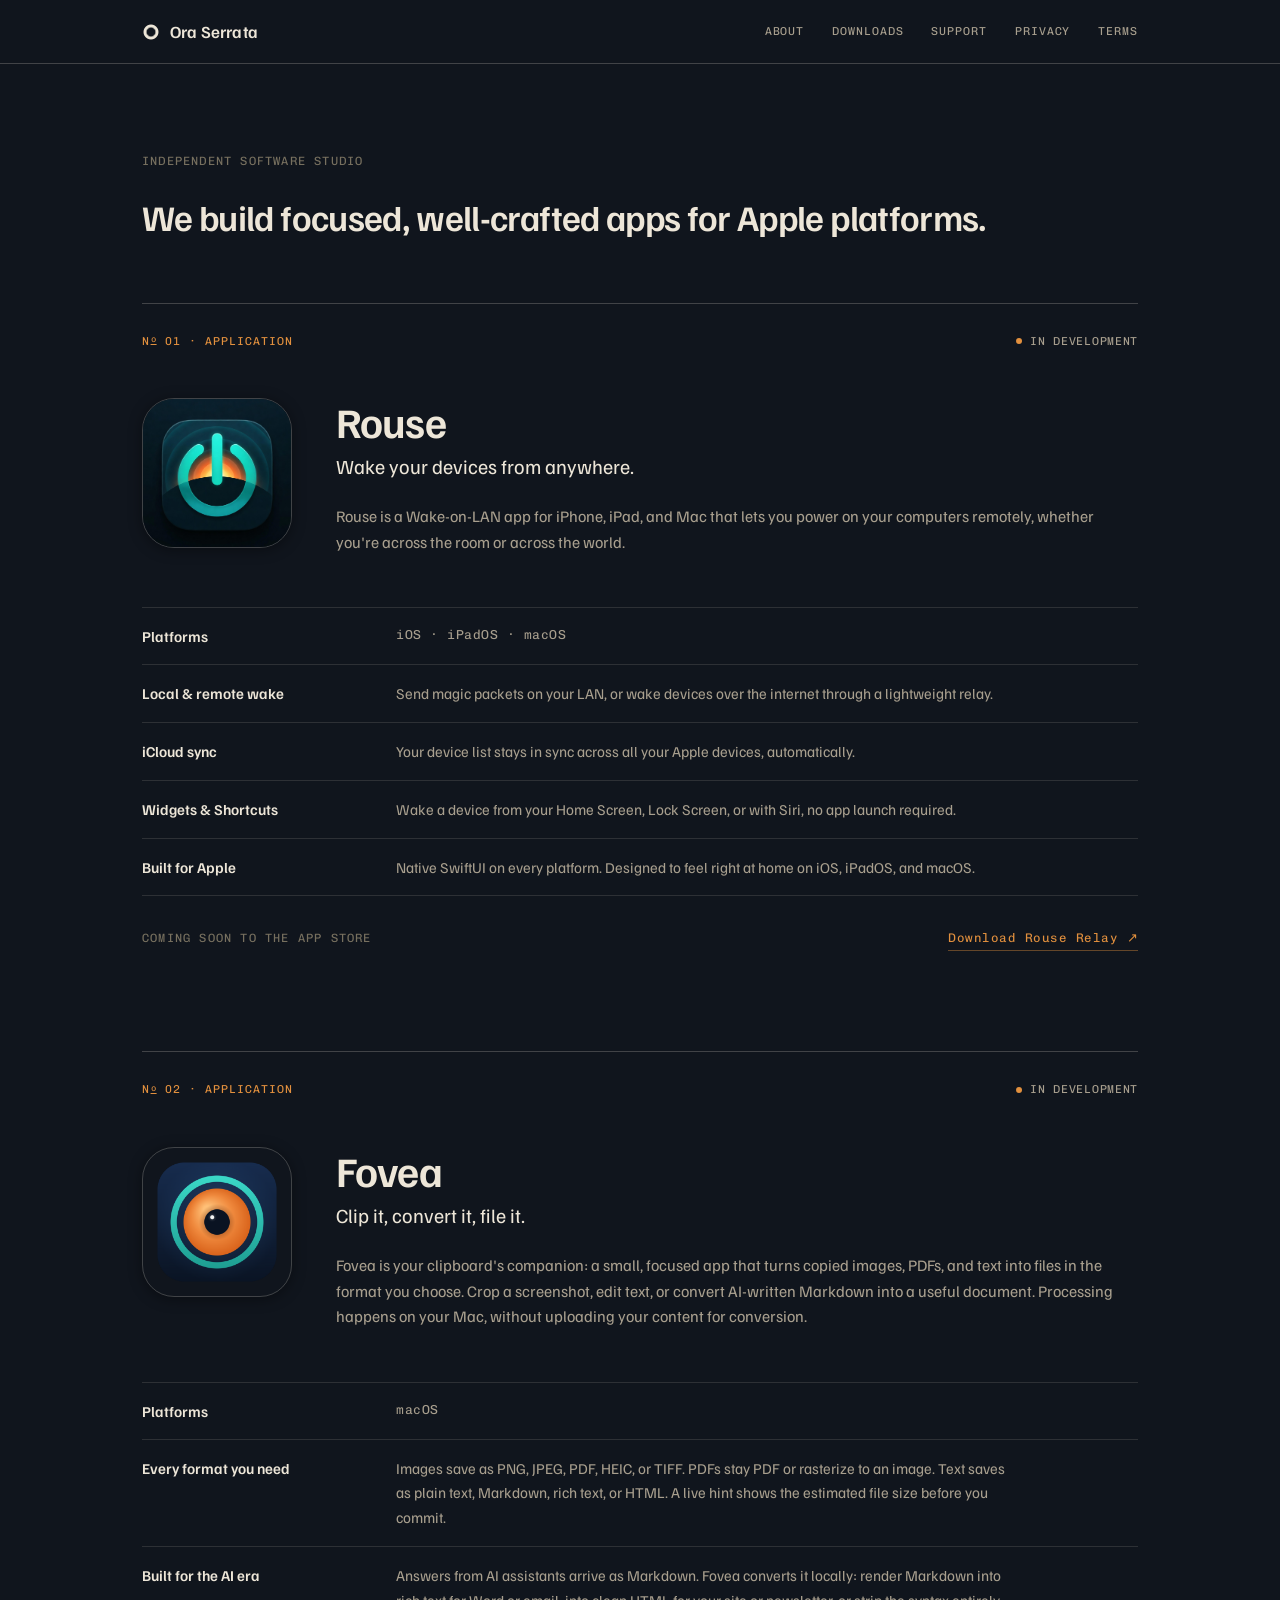
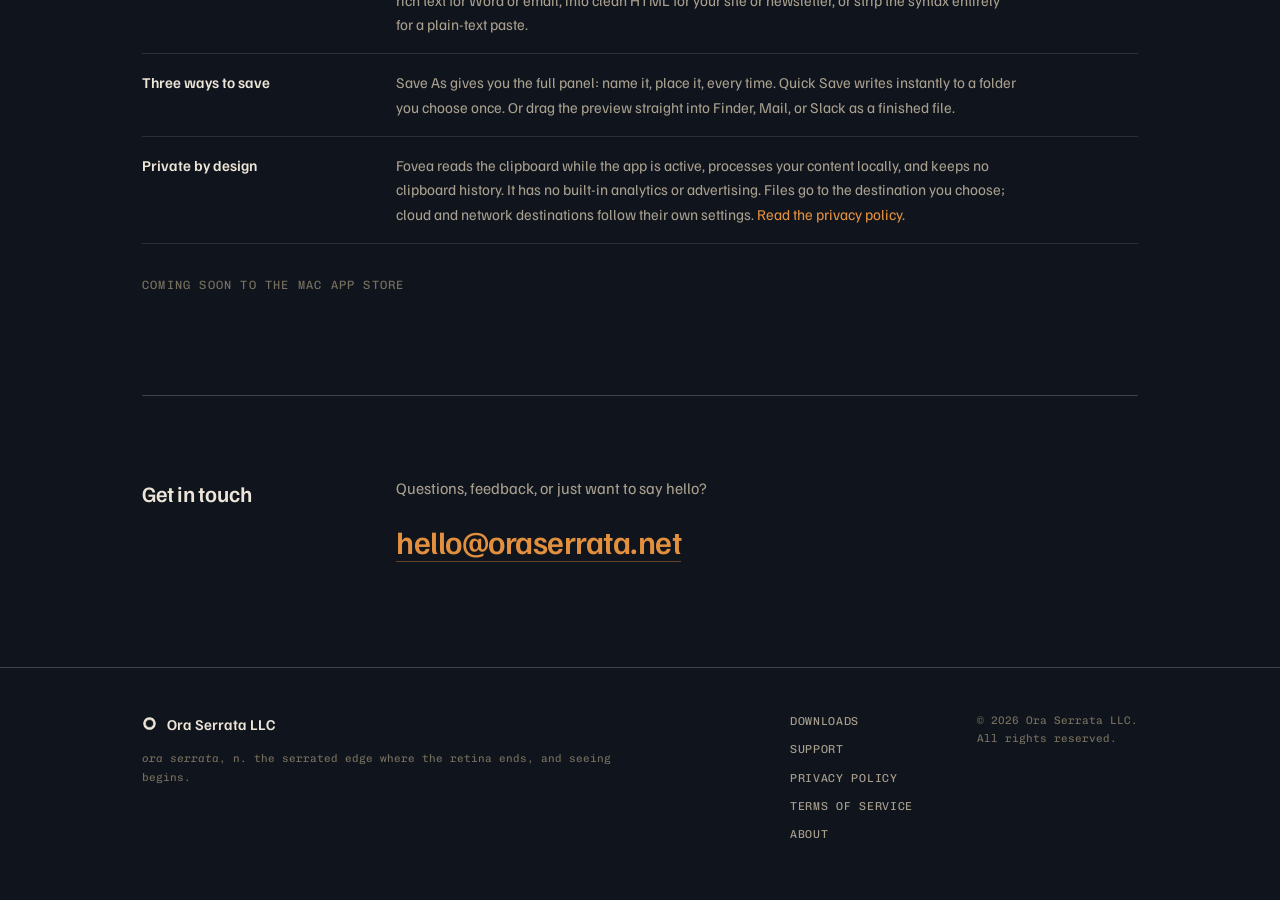
==== commit 4ff702b7: "Clarify Fovea privacy and add support guidance" ====
--- a/index.html
+++ b/index.html
@@ -64,7 +64,7 @@
         <div>
           <h2 class="app-name">Fovea</h2>
           <p class="app-lede">Clip it, convert it, file it.</p>
-          <p class="app-body">Fovea is your clipboard's companion: a small, focused app that turns whatever you copy into a file, in the format you choose. Screenshots, PDFs, and AI-written Markdown become the file format you actually need, entirely on your Mac. Nothing you copy ever leaves it.</p>
+          <p class="app-body">Fovea is your clipboard's companion: a small, focused app that turns copied images, PDFs, and text into files in the format you choose. Crop a screenshot, edit text, or convert AI-written Markdown into a useful document. Processing happens on your Mac, without uploading your content for conversion.</p>
         </div>
       </div>
       <dl class="specs">
@@ -72,7 +72,7 @@
         <div class="spec-row"><dt>Every format you need</dt><dd>Images save as PNG, JPEG, PDF, HEIC, or TIFF. PDFs stay PDF or rasterize to an image. Text saves as plain text, Markdown, rich text, or HTML. A live hint shows the estimated file size before you commit.</dd></div>
         <div class="spec-row"><dt>Built for the AI era</dt><dd>Answers from AI assistants arrive as Markdown. Fovea converts it locally: render Markdown into rich text for Word or email, into clean HTML for your site or newsletter, or strip the syntax entirely for a plain-text paste.</dd></div>
         <div class="spec-row"><dt>Three ways to save</dt><dd>Save As gives you the full panel: name it, place it, every time. Quick Save writes instantly to a folder you choose once. Or drag the preview straight into Finder, Mail, or Slack as a finished file.</dd></div>
-        <div class="spec-row"><dt>Private by design</dt><dd>Fovea reads the clipboard only while it's open, and only to show you the preview. It never monitors in the background, keeps no history of what you copy, has no network access, and collects nothing.</dd></div>
+        <div class="spec-row"><dt>Private by design</dt><dd>Fovea reads the clipboard while the app is active, processes your content locally, and keeps no clipboard history. It has no built-in analytics or advertising. Files go to the destination you choose; cloud and network destinations follow their own settings. <a href="privacy.html#fovea">Read the privacy policy</a>.</dd></div>
       </dl>
       <div class="cta-row">
         <p class="mono-note">Coming soon to the Mac App Store</p>
--- a/style.css
+++ b/style.css
@@ -142,6 +142,19 @@
   border-radius: 5px; padding: 0.1rem 0.4rem;
 }
 
+/* On this page: contents block for long articles (privacy, wol-guide) */
+.article h2 { scroll-margin-top: 24px; }
+.toc { border: 1px solid var(--line); border-radius: 10px; padding: 18px 22px 12px; margin-bottom: 48px; }
+.toc .toc-label { font-family: var(--mono); font-size: 11px; letter-spacing: 0.1em; text-transform: uppercase; color: var(--faint); margin-bottom: 12px; }
+.toc-list { list-style: none; columns: 2; column-gap: 40px; counter-reset: toc; }
+.toc-list li { counter-increment: toc; position: relative; padding-left: 30px; margin-bottom: 7px; break-inside: avoid; font-size: 13.5px; line-height: 1.5; }
+.toc-list li::before { content: counter(toc, decimal-leading-zero); position: absolute; left: 0; top: 2.5px; font-family: var(--mono); font-size: 11px; color: var(--faint); }
+.toc-list li.aux { counter-increment: none; }
+.toc-list li.aux::before { content: '\00B7'; }
+.article .toc-list a { color: var(--muted); text-decoration: none; }
+.article .toc-list a:hover { color: var(--ink); }
+@media (max-width: 640px) { .toc-list { columns: 1; } }
+
 /* Responsive */
 @media (max-width: 760px) {
   .wrap { padding: 0 20px; }
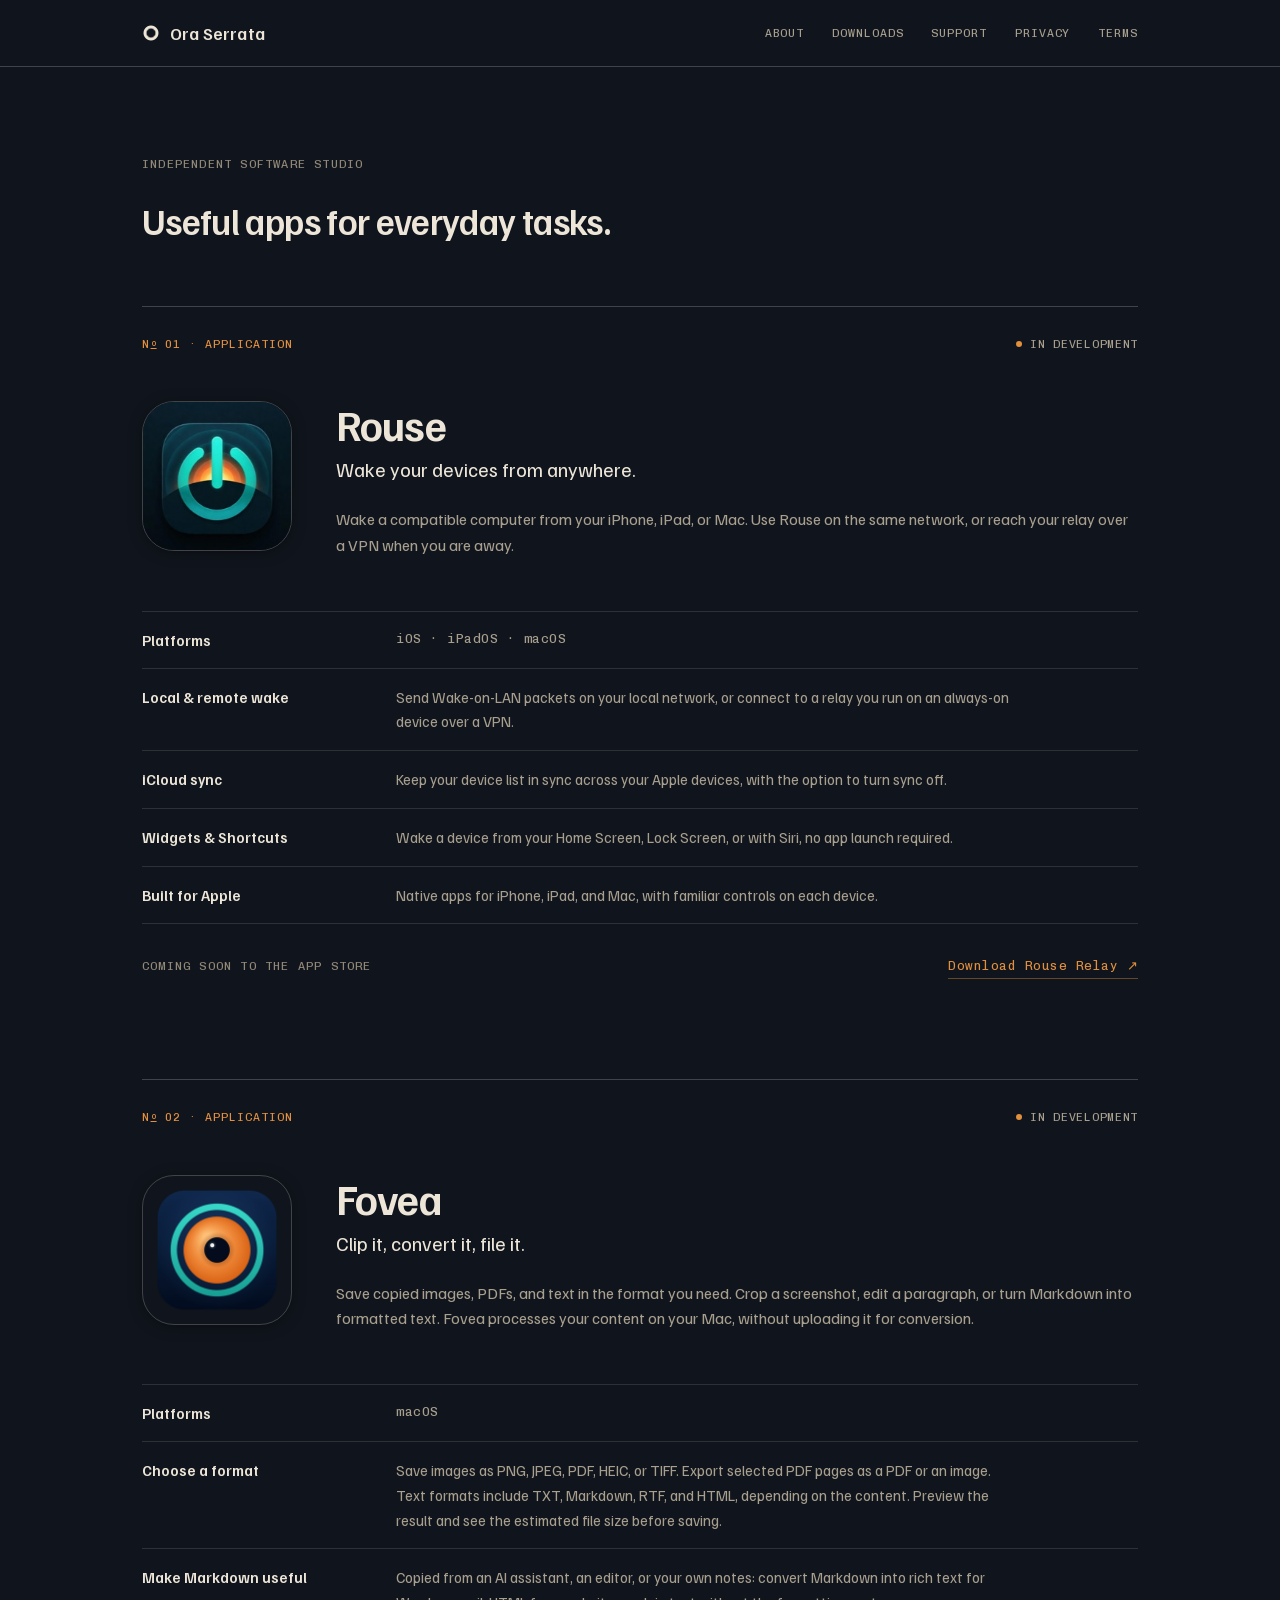
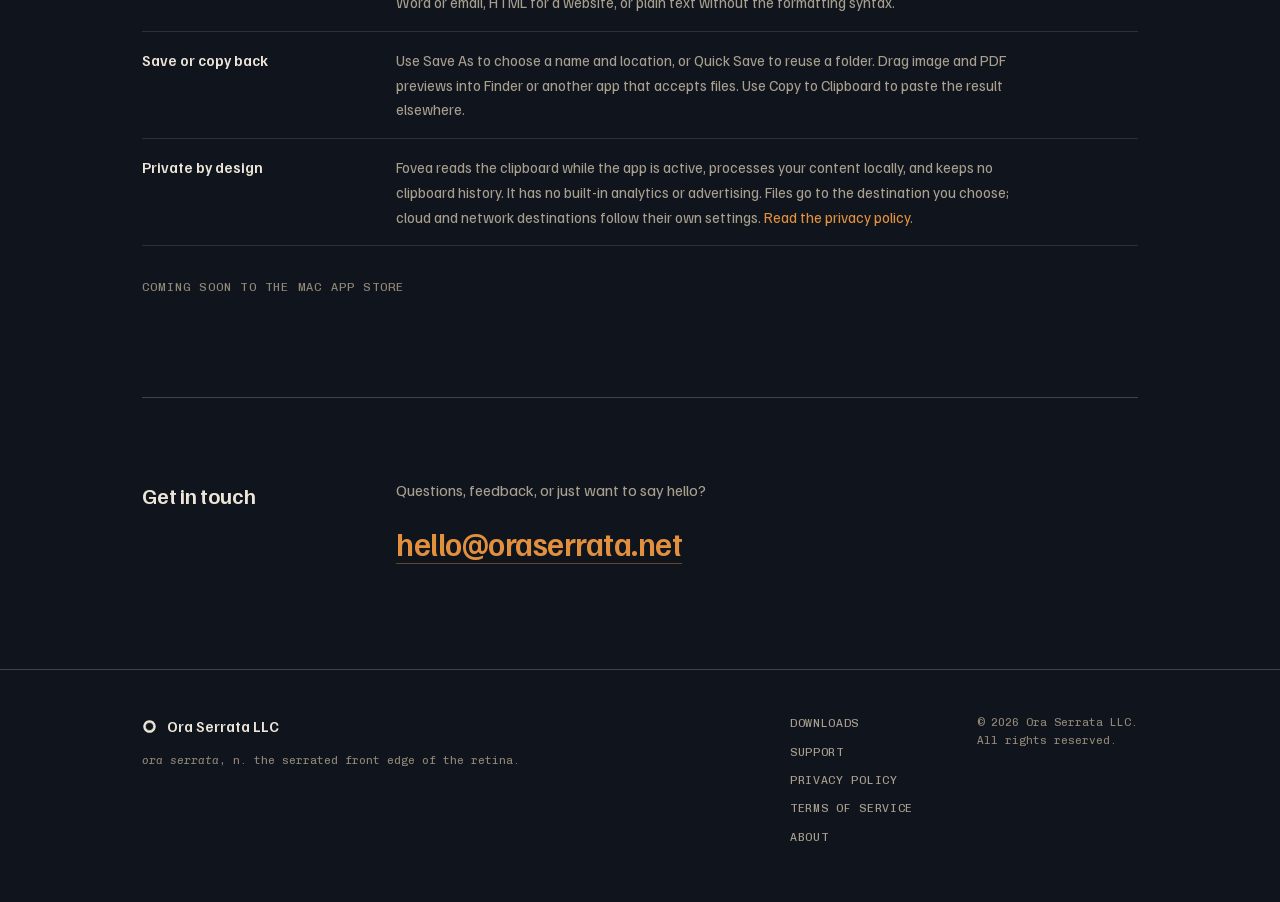
==== commit 82bdb98b: "Improve mobile layout, local assets, and product documentation" ====
--- a/index.html
+++ b/index.html
@@ -3,19 +3,17 @@
 <head>
   <meta charset="UTF-8">
   <meta name="viewport" content="width=device-width, initial-scale=1.0">
-  <title>Ora Serrata · Thoughtful Software</title>
-  <meta name="description" content="Ora Serrata LLC builds focused, well-crafted apps for Apple platforms.">
+  <title>Ora Serrata · Apps for Apple Devices</title>
+  <meta name="description" content="Meet Fovea, a local clipboard converter for Mac, and Rouse, a Wake-on-LAN app for iPhone, iPad, and Mac.">
   <meta name="robots" content="noindex, nofollow">
-  <link rel="preconnect" href="https://fonts.googleapis.com">
-  <link rel="preconnect" href="https://fonts.gstatic.com" crossorigin>
-  <link href="https://fonts.googleapis.com/css2?family=Familjen+Grotesk:ital,wght@0,400..700;1,400..700&family=Chivo+Mono:ital,wght@0,300..600;1,300..600&display=swap" rel="stylesheet">
   <link rel="stylesheet" href="style.css">
 </head>
 <body>
+  <a class="skip-link" href="#main">Skip to content</a>
   <header class="site-head">
     <div class="wrap head-in">
       <a href="index.html" class="brand"><svg width="18" height="18" viewBox="0 0 24 24" aria-hidden="true"><path fill-rule="evenodd" fill="currentColor" d="M12 2A10 10 0 1 1 11.99 2Z M18.90 12.00L17.27 12.59L18.73 13.54L17.00 13.75L18.22 14.99L16.49 14.82L17.39 16.30L15.75 15.75L16.30 17.39L14.82 16.49L14.99 18.22L13.75 17.00L13.54 18.73L12.59 17.27L12.00 18.90L11.41 17.27L10.46 18.73L10.25 17.00L9.01 18.22L9.18 16.49L7.70 17.39L8.25 15.75L6.61 16.30L7.51 14.82L5.78 14.99L7.00 13.75L5.27 13.54L6.73 12.59L5.10 12.00L6.73 11.41L5.27 10.46L7.00 10.25L5.78 9.01L7.51 9.18L6.61 7.70L8.25 8.25L7.70 6.61L9.18 7.51L9.01 5.78L10.25 7.00L10.46 5.27L11.41 6.73L12.00 5.10L12.59 6.73L13.54 5.27L13.75 7.00L14.99 5.78L14.82 7.51L16.30 6.61L15.75 8.25L17.39 7.70L16.49 9.18L18.22 9.01L17.00 10.25L18.73 10.46L17.27 11.41Z"></path></svg> Ora Serrata</a>
-      <nav class="site-nav">
+      <nav class="site-nav" aria-label="Primary">
         <a href="about.html">About</a>
         <a href="downloads.html">Downloads</a>
         <a href="support.html">Support</a>
@@ -24,30 +22,30 @@
       </nav>
     </div>
   </header>
-  <main class="wrap">
+  <main class="wrap" id="main" tabindex="-1">
     <section class="hero">
       <p class="kicker">Independent software studio</p>
-      <h1 class="display">We build focused, well-crafted apps for Apple platforms.</h1>
+      <h1 class="display">Useful apps for everyday tasks.</h1>
     </section>
 
     <section class="app" id="rouse">
       <div class="app-meta"><span class="num"><span class="numero">N<span class="o">o</span></span> 01 · Application</span><span class="status"><span class="dot"></span>In development</span></div>
       <div class="app-grid">
         <div>
-          <img src="logo.jpg" alt="Rouse app icon" class="plate">
+          <img src="assets/rouse-300.jpg" alt="Rouse app icon" class="plate" width="150" height="150" decoding="async">
         </div>
         <div>
           <h2 class="app-name">Rouse</h2>
           <p class="app-lede">Wake your devices from anywhere.</p>
-          <p class="app-body">Rouse is a Wake-on-LAN app for iPhone, iPad, and Mac that lets you power on your computers remotely, whether you're across the room or across the world.</p>
+          <p class="app-body">Wake a compatible computer from your iPhone, iPad, or Mac. Use Rouse on the same network, or reach your relay over a VPN when you are away.</p>
         </div>
       </div>
       <dl class="specs">
         <div class="spec-row"><dt>Platforms</dt><dd class="plat">iOS · iPadOS · macOS</dd></div>
-        <div class="spec-row"><dt>Local &amp; remote wake</dt><dd>Send magic packets on your LAN, or wake devices over the internet through a lightweight relay.</dd></div>
-        <div class="spec-row"><dt>iCloud sync</dt><dd>Your device list stays in sync across all your Apple devices, automatically.</dd></div>
+        <div class="spec-row"><dt>Local &amp; remote wake</dt><dd>Send Wake-on-LAN packets on your local network, or connect to a relay you run on an always-on device over a VPN.</dd></div>
+        <div class="spec-row"><dt>iCloud sync</dt><dd>Keep your device list in sync across your Apple devices, with the option to turn sync off.</dd></div>
         <div class="spec-row"><dt>Widgets &amp; Shortcuts</dt><dd>Wake a device from your Home Screen, Lock Screen, or with Siri, no app launch required.</dd></div>
-        <div class="spec-row"><dt>Built for Apple</dt><dd>Native SwiftUI on every platform. Designed to feel right at home on iOS, iPadOS, and macOS.</dd></div>
+        <div class="spec-row"><dt>Built for Apple</dt><dd>Native apps for iPhone, iPad, and Mac, with familiar controls on each device.</dd></div>
       </dl>
       <div class="cta-row">
         <p class="mono-note">Coming soon to the App Store</p>
@@ -59,19 +57,19 @@
       <div class="app-meta"><span class="num"><span class="numero">N<span class="o">o</span></span> 02 · Application</span><span class="status"><span class="dot"></span>In development</span></div>
       <div class="app-grid">
         <div>
-          <img src="fovea-icon.png" alt="Fovea app icon" class="plate">
+          <img src="assets/fovea-300.png" alt="Fovea app icon" class="plate" width="150" height="150" loading="lazy" decoding="async">
         </div>
         <div>
           <h2 class="app-name">Fovea</h2>
           <p class="app-lede">Clip it, convert it, file it.</p>
-          <p class="app-body">Fovea is your clipboard's companion: a small, focused app that turns copied images, PDFs, and text into files in the format you choose. Crop a screenshot, edit text, or convert AI-written Markdown into a useful document. Processing happens on your Mac, without uploading your content for conversion.</p>
+          <p class="app-body">Save copied images, PDFs, and text in the format you need. Crop a screenshot, edit a paragraph, or turn Markdown into formatted text. Fovea processes your content on your Mac, without uploading it for conversion.</p>
         </div>
       </div>
       <dl class="specs">
         <div class="spec-row"><dt>Platforms</dt><dd class="plat">macOS</dd></div>
-        <div class="spec-row"><dt>Every format you need</dt><dd>Images save as PNG, JPEG, PDF, HEIC, or TIFF. PDFs stay PDF or rasterize to an image. Text saves as plain text, Markdown, rich text, or HTML. A live hint shows the estimated file size before you commit.</dd></div>
-        <div class="spec-row"><dt>Built for the AI era</dt><dd>Answers from AI assistants arrive as Markdown. Fovea converts it locally: render Markdown into rich text for Word or email, into clean HTML for your site or newsletter, or strip the syntax entirely for a plain-text paste.</dd></div>
-        <div class="spec-row"><dt>Three ways to save</dt><dd>Save As gives you the full panel: name it, place it, every time. Quick Save writes instantly to a folder you choose once. Or drag the preview straight into Finder, Mail, or Slack as a finished file.</dd></div>
+        <div class="spec-row"><dt>Choose a format</dt><dd>Save images as PNG, JPEG, PDF, HEIC, or TIFF. Export selected PDF pages as a PDF or an image. Text formats include TXT, Markdown, RTF, and HTML, depending on the content. Preview the result and see the estimated file size before saving.</dd></div>
+        <div class="spec-row"><dt>Make Markdown useful</dt><dd>Copied from an AI assistant, an editor, or your own notes: convert Markdown into rich text for Word or email, HTML for a website, or plain text without the formatting syntax.</dd></div>
+        <div class="spec-row"><dt>Save or copy back</dt><dd>Use Save As to choose a name and location, or Quick Save to reuse a folder. Drag image and PDF previews into Finder or another app that accepts files. Use Copy to Clipboard to paste the result elsewhere.</dd></div>
         <div class="spec-row"><dt>Private by design</dt><dd>Fovea reads the clipboard while the app is active, processes your content locally, and keeps no clipboard history. It has no built-in analytics or advertising. Files go to the destination you choose; cloud and network destinations follow their own settings. <a href="privacy.html#fovea">Read the privacy policy</a>.</dd></div>
       </dl>
       <div class="cta-row">
@@ -91,9 +89,9 @@
     <div class="wrap foot-grid">
       <div>
         <div class="foot-brand"><svg width="15" height="15" viewBox="0 0 24 24" aria-hidden="true"><path fill-rule="evenodd" fill="currentColor" d="M12 2A10 10 0 1 1 11.99 2Z M18.90 12.00L17.27 12.59L18.73 13.54L17.00 13.75L18.22 14.99L16.49 14.82L17.39 16.30L15.75 15.75L16.30 17.39L14.82 16.49L14.99 18.22L13.75 17.00L13.54 18.73L12.59 17.27L12.00 18.90L11.41 17.27L10.46 18.73L10.25 17.00L9.01 18.22L9.18 16.49L7.70 17.39L8.25 15.75L6.61 16.30L7.51 14.82L5.78 14.99L7.00 13.75L5.27 13.54L6.73 12.59L5.10 12.00L6.73 11.41L5.27 10.46L7.00 10.25L5.78 9.01L7.51 9.18L6.61 7.70L8.25 8.25L7.70 6.61L9.18 7.51L9.01 5.78L10.25 7.00L10.46 5.27L11.41 6.73L12.00 5.10L12.59 6.73L13.54 5.27L13.75 7.00L14.99 5.78L14.82 7.51L16.30 6.61L15.75 8.25L17.39 7.70L16.49 9.18L18.22 9.01L17.00 10.25L18.73 10.46L17.27 11.41Z"></path></svg> Ora Serrata LLC</div>
-        <p class="footnote"><em>ora serrata</em>, n. the serrated edge where the retina ends, and seeing begins.</p>
+        <p class="footnote"><em>ora serrata</em>, n. the serrated front edge of the retina.</p>
       </div>
-      <nav class="foot-nav">
+      <nav class="foot-nav" aria-label="Footer">
         <a href="downloads.html">Downloads</a>
         <a href="support.html">Support</a>
         <a href="privacy.html">Privacy Policy</a>
--- a/style.css
+++ b/style.css
@@ -1,3 +1,39 @@
+@font-face {
+  font-family: 'Chivo Mono';
+  font-style: italic;
+  font-weight: 300 600;
+  font-display: swap;
+  src: url(assets/fonts/chivo-mono-italic-latin.woff2) format('woff2');
+  unicode-range: U+0000-00FF, U+0131, U+0152-0153, U+02BB-02BC, U+02C6, U+02DA, U+02DC, U+0304, U+0308, U+0329, U+2000-206F, U+20AC, U+2122, U+2191, U+2193, U+2212, U+2215, U+FEFF, U+FFFD;
+}
+
+@font-face {
+  font-family: 'Chivo Mono';
+  font-style: normal;
+  font-weight: 300 600;
+  font-display: swap;
+  src: url(assets/fonts/chivo-mono-normal-latin.woff2) format('woff2');
+  unicode-range: U+0000-00FF, U+0131, U+0152-0153, U+02BB-02BC, U+02C6, U+02DA, U+02DC, U+0304, U+0308, U+0329, U+2000-206F, U+20AC, U+2122, U+2191, U+2193, U+2212, U+2215, U+FEFF, U+FFFD;
+}
+
+@font-face {
+  font-family: 'Familjen Grotesk';
+  font-style: italic;
+  font-weight: 400 700;
+  font-display: swap;
+  src: url(assets/fonts/familjen-grotesk-italic-latin.woff2) format('woff2');
+  unicode-range: U+0000-00FF, U+0131, U+0152-0153, U+02BB-02BC, U+02C6, U+02DA, U+02DC, U+0304, U+0308, U+0329, U+2000-206F, U+20AC, U+2122, U+2191, U+2193, U+2212, U+2215, U+FEFF, U+FFFD;
+}
+
+@font-face {
+  font-family: 'Familjen Grotesk';
+  font-style: normal;
+  font-weight: 400 700;
+  font-display: swap;
+  src: url(assets/fonts/familjen-grotesk-normal-latin.woff2) format('woff2');
+  unicode-range: U+0000-00FF, U+0131, U+0152-0153, U+02BB-02BC, U+02C6, U+02DA, U+02DC, U+0304, U+0308, U+0329, U+2000-206F, U+20AC, U+2122, U+2191, U+2193, U+2212, U+2215, U+FEFF, U+FFFD;
+}
+
 /* Ora Serrata — site styles
    Deep navy ground, cream ink, single ember accent drawn from the app icons.
    Type: Familjen Grotesk (text) + Chivo Mono (labels, metadata, code). */
@@ -8,7 +44,7 @@
   --ink: #EDE6D8;
   --body-c: #C7BFAF;
   --muted: #A89F8E;
-  --faint: #77705F;
+  --faint: #918877;
   --line: rgba(237, 230, 216, 0.13);
   --line-strong: rgba(237, 230, 216, 0.22);
   --accent: #E2903E;
@@ -30,7 +66,9 @@
 a { color: var(--accent); text-decoration: none; transition: color 0.15s; }
 a:hover { color: #EFAA61; }
 :focus-visible { outline: 2px solid var(--accent); outline-offset: 2px; }
-img { display: block; }
+img { display: block; max-width: 100%; }
+.skip-link { position: absolute; left: 20px; top: -100px; z-index: 10; padding: 10px 16px; background: var(--bg-inset); border: 1px solid var(--accent); }
+.skip-link:focus { top: 12px; }
 
 .wrap { max-width: 1060px; margin: 0 auto; padding: 0 32px; }
 
@@ -57,12 +95,12 @@
 
 /* Header */
 .site-head { border-bottom: 1px solid var(--line-strong); }
-.head-in { display: flex; align-items: center; justify-content: space-between; padding-top: 18px; padding-bottom: 18px; }
-.brand { display: inline-flex; align-items: center; gap: 10px; color: var(--ink); font-weight: 600; font-size: 17px; letter-spacing: 0.01em; }
+.head-in { display: flex; align-items: center; justify-content: space-between; flex-wrap: wrap; gap: 16px 24px; padding-top: 18px; padding-bottom: 18px; }
+.brand { display: inline-flex; align-items: center; gap: 10px; color: var(--ink); font-weight: 600; font-size: 17px; letter-spacing: 0.01em; white-space: nowrap; }
 .brand:hover { color: var(--ink); }
 .brand svg { flex: none; }
-.site-nav { display: flex; gap: 28px; font-family: var(--mono); font-size: 11.5px; letter-spacing: 0.08em; text-transform: uppercase; }
-.site-nav a { color: var(--muted); }
+.site-nav { display: flex; flex-wrap: wrap; gap: 8px 28px; font-family: var(--mono); font-size: 11.5px; letter-spacing: 0.08em; text-transform: uppercase; }
+.site-nav a { color: var(--muted); padding: 6px 0; }
 .site-nav a:hover, .site-nav a.on { color: var(--ink); }
 
 /* Home hero */
@@ -129,7 +167,7 @@
 .article .date { margin-bottom: 56px; }
 .article h1 + h2, .article h1 + p { margin-top: 44px; }
 .article h2 { font-size: 20px; font-weight: 650; letter-spacing: -0.01em; margin: 44px 0 14px; }
-.article p { font-size: 15.5px; line-height: 1.75; color: var(--body-c); margin-bottom: 14px; text-wrap: pretty; }
+.article p { overflow-wrap: anywhere; font-size: 15.5px; line-height: 1.75; color: var(--body-c); margin-bottom: 14px; text-wrap: pretty; }
 .article ul { list-style: none; margin-bottom: 14px; }
 .article ul li { font-size: 15.5px; line-height: 1.7; color: var(--body-c); padding-left: 1.3rem; position: relative; margin-bottom: 8px; }
 .article ul li::before { content: '—'; position: absolute; left: 0; color: var(--faint); }
@@ -159,7 +197,7 @@
 @media (max-width: 760px) {
   .wrap { padding: 0 20px; }
   .head-in { padding-top: 14px; padding-bottom: 14px; }
-  .site-nav { gap: 16px; font-size: 10.5px; }
+  .site-nav { gap: 4px 20px; font-size: 11.5px; }
   .hero { padding: 56px 0 44px; }
   .app { padding: 24px 0 72px; }
   .app-meta { margin-bottom: 32px; flex-wrap: wrap; }
@@ -182,6 +220,6 @@
 .dl-index { display: grid; gap: 14px; margin: 28px 0 40px; }
 .dl-card { display: block; border: 1px solid var(--line); border-radius: 10px; padding: 20px 22px; text-decoration: none; color: inherit; transition: border-color 0.2s; }
 a.dl-card:hover { border-color: var(--accent); }
-.dl-card .dl-name { font-size: 17px; font-weight: 600; margin-bottom: 4px; }
+.dl-card .dl-name { font-size: 17px; font-weight: 600; margin: 0 0 4px; }
 .dl-card .dl-desc { font-size: 14px; color: var(--muted); line-height: 1.6; max-width: 620px; }
 .dl-card .dl-tag { font-family: var(--mono); font-size: 11px; color: var(--faint); letter-spacing: 0.06em; text-transform: uppercase; display: block; margin-bottom: 8px; }
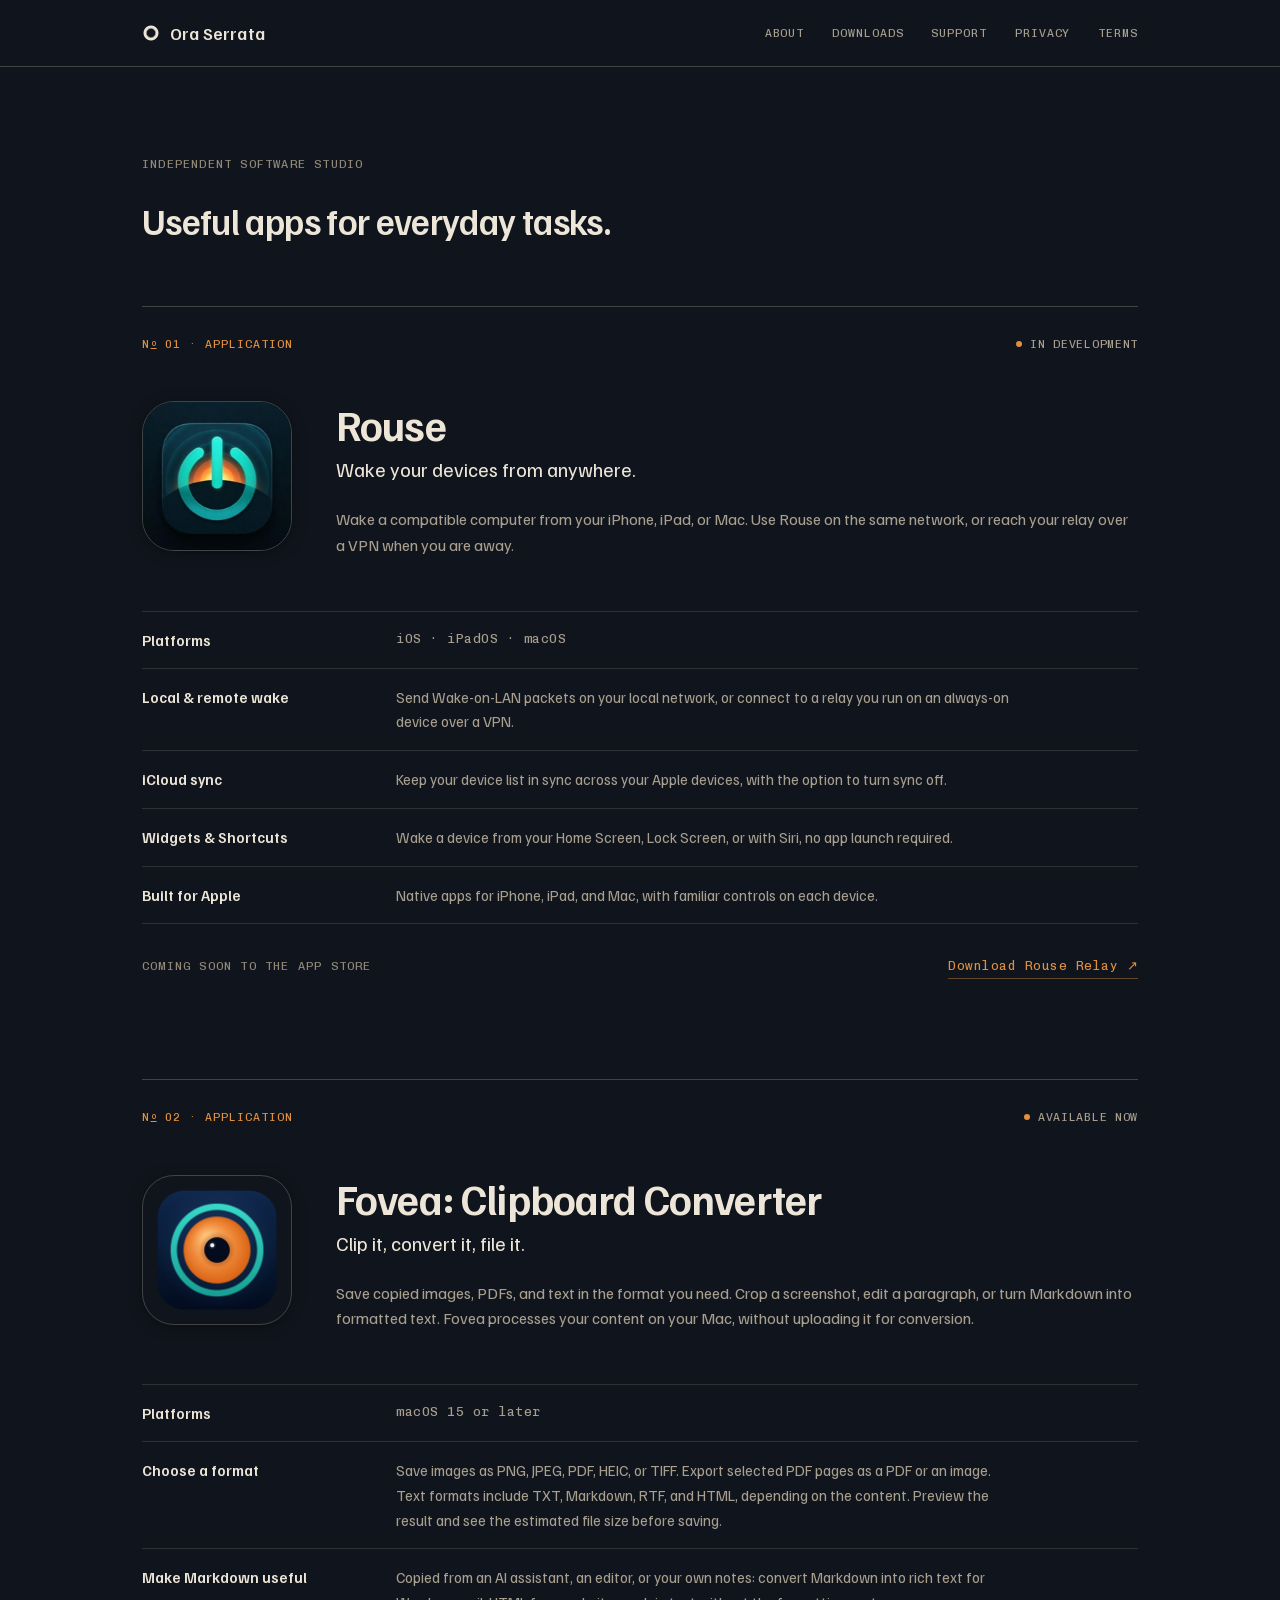
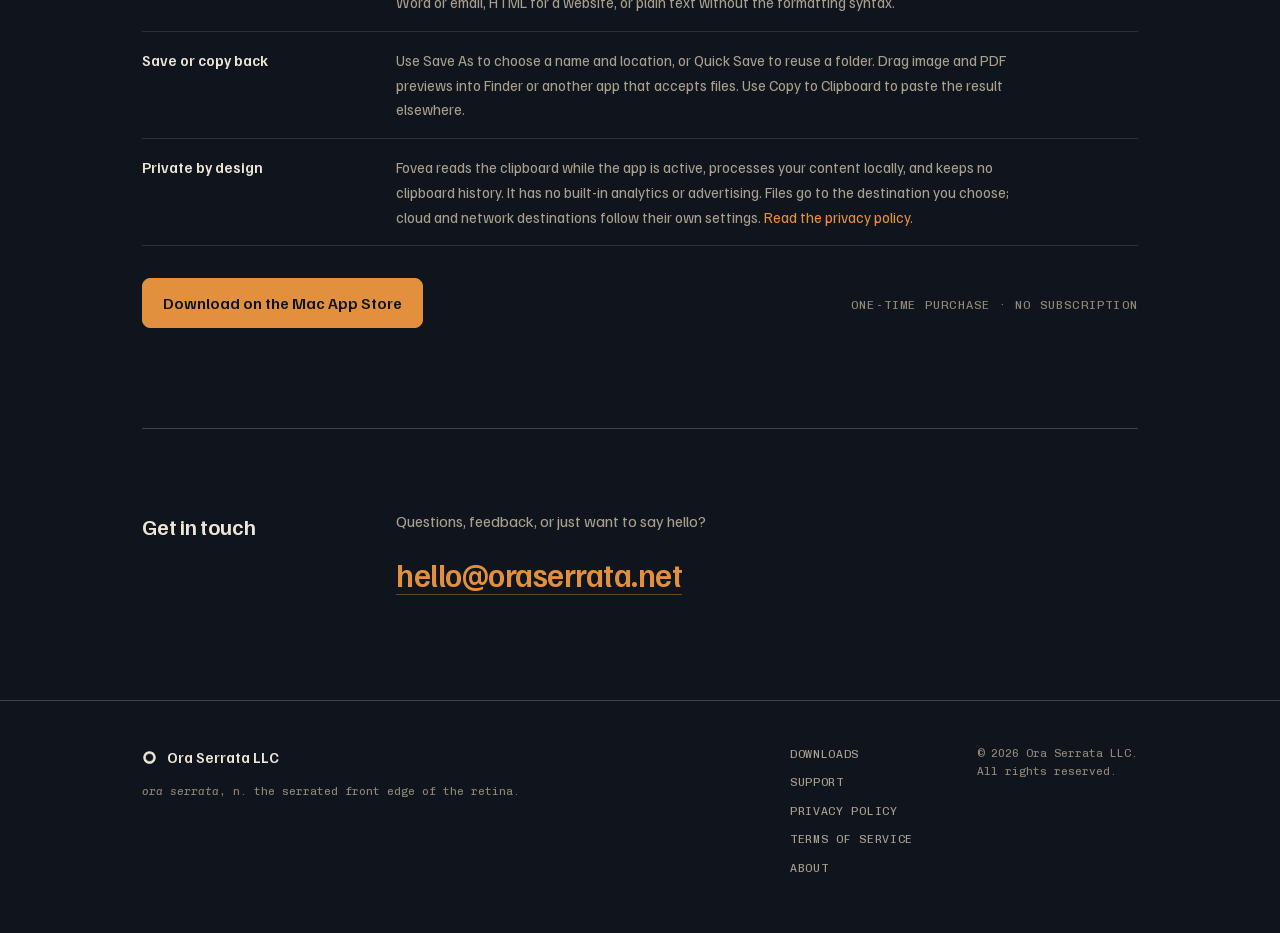
==== commit 8994a6ce: "Update Fovea website for Mac App Store launch" ====
--- a/index.html
+++ b/index.html
@@ -54,26 +54,27 @@
     </section>
 
     <section class="app" id="fovea">
-      <div class="app-meta"><span class="num"><span class="numero">N<span class="o">o</span></span> 02 · Application</span><span class="status"><span class="dot"></span>In development</span></div>
+      <div class="app-meta"><span class="num"><span class="numero">N<span class="o">o</span></span> 02 · Application</span><span class="status"><span class="dot"></span>Available now</span></div>
       <div class="app-grid">
         <div>
           <img src="assets/fovea-300.png" alt="Fovea app icon" class="plate" width="150" height="150" loading="lazy" decoding="async">
         </div>
         <div>
-          <h2 class="app-name">Fovea</h2>
+          <h2 class="app-name">Fovea: Clipboard Converter</h2>
           <p class="app-lede">Clip it, convert it, file it.</p>
           <p class="app-body">Save copied images, PDFs, and text in the format you need. Crop a screenshot, edit a paragraph, or turn Markdown into formatted text. Fovea processes your content on your Mac, without uploading it for conversion.</p>
         </div>
       </div>
       <dl class="specs">
-        <div class="spec-row"><dt>Platforms</dt><dd class="plat">macOS</dd></div>
+        <div class="spec-row"><dt>Platforms</dt><dd class="plat">macOS 15 or later</dd></div>
         <div class="spec-row"><dt>Choose a format</dt><dd>Save images as PNG, JPEG, PDF, HEIC, or TIFF. Export selected PDF pages as a PDF or an image. Text formats include TXT, Markdown, RTF, and HTML, depending on the content. Preview the result and see the estimated file size before saving.</dd></div>
         <div class="spec-row"><dt>Make Markdown useful</dt><dd>Copied from an AI assistant, an editor, or your own notes: convert Markdown into rich text for Word or email, HTML for a website, or plain text without the formatting syntax.</dd></div>
         <div class="spec-row"><dt>Save or copy back</dt><dd>Use Save As to choose a name and location, or Quick Save to reuse a folder. Drag image and PDF previews into Finder or another app that accepts files. Use Copy to Clipboard to paste the result elsewhere.</dd></div>
         <div class="spec-row"><dt>Private by design</dt><dd>Fovea reads the clipboard while the app is active, processes your content locally, and keeps no clipboard history. It has no built-in analytics or advertising. Files go to the destination you choose; cloud and network destinations follow their own settings. <a href="privacy.html#fovea">Read the privacy policy</a>.</dd></div>
       </dl>
       <div class="cta-row">
-        <p class="mono-note">Coming soon to the Mac App Store</p>
+        <a class="store-link" href="https://apps.apple.com/app/fovea-clipboard-converter/id6805297806">Download on the Mac App Store</a>
+        <p class="mono-note">One-time purchase · No subscription</p>
       </div>
     </section>
 
--- a/style.css
+++ b/style.css
@@ -135,6 +135,13 @@
 .spec-row dd.plat { font-family: var(--mono); font-size: 13px; letter-spacing: 0.04em; }
 
 .cta-row { display: flex; justify-content: space-between; align-items: baseline; gap: 24px; flex-wrap: wrap; margin-top: 32px; }
+.store-link {
+  display: inline-block; max-width: 100%; padding: 12px 20px;
+  border: 1px solid var(--accent); border-radius: 8px;
+  background: var(--accent); color: var(--bg);
+  font-size: 16px; font-weight: 600; line-height: 1.5; text-align: center;
+}
+.store-link:hover { background: #EFAA61; border-color: #EFAA61; color: var(--bg); }
 .mono-note { font-family: var(--mono); font-size: 12px; letter-spacing: 0.1em; text-transform: uppercase; color: var(--faint); }
 .mono-link {
   font-family: var(--mono); font-size: 12.5px; letter-spacing: 0.04em;
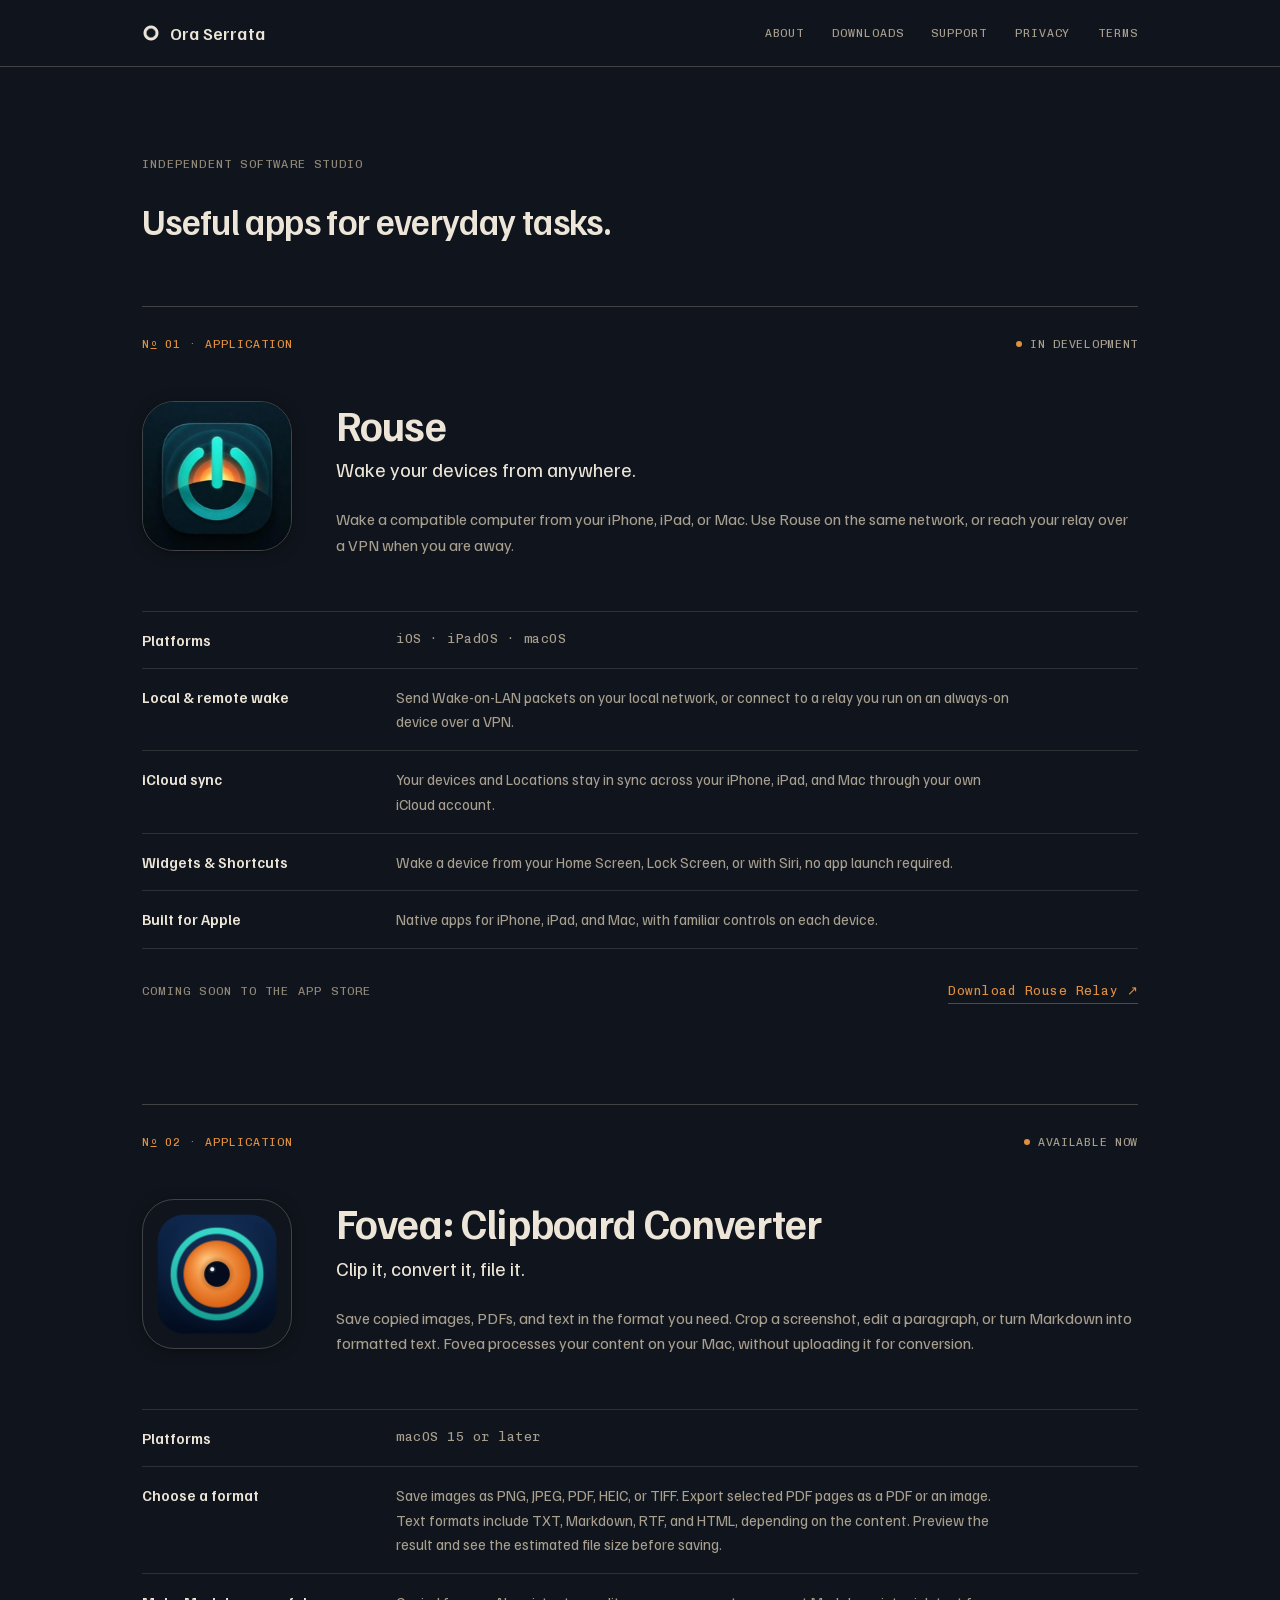
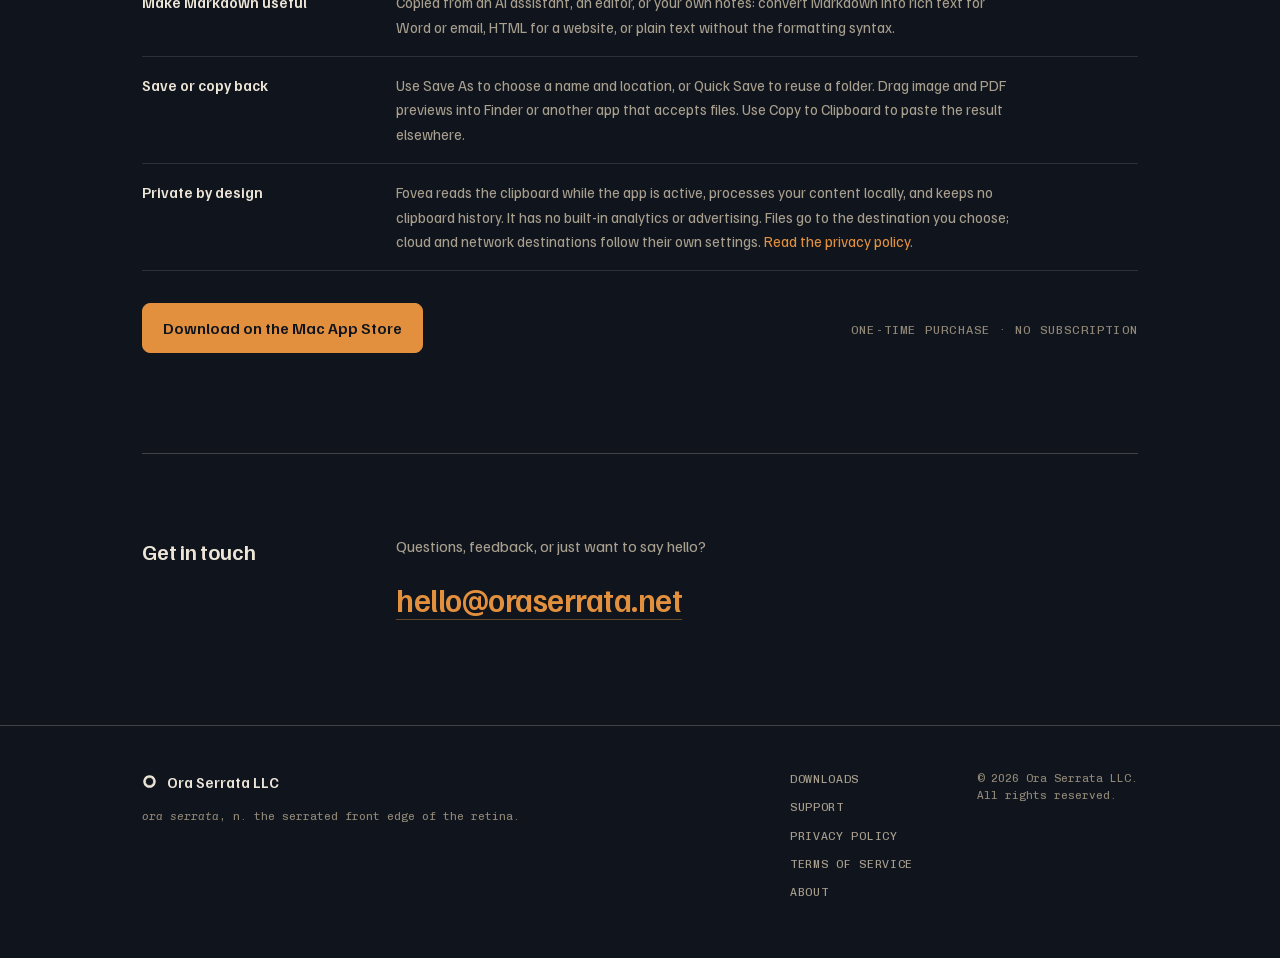
==== commit fd5897c2: "Rouse: iCloud sync is always on (for the release of the always-on build) Removes the claims that syn" ====
--- a/index.html
+++ b/index.html
@@ -43,7 +43,7 @@
       <dl class="specs">
         <div class="spec-row"><dt>Platforms</dt><dd class="plat">iOS · iPadOS · macOS</dd></div>
         <div class="spec-row"><dt>Local &amp; remote wake</dt><dd>Send Wake-on-LAN packets on your local network, or connect to a relay you run on an always-on device over a VPN.</dd></div>
-        <div class="spec-row"><dt>iCloud sync</dt><dd>Keep your device list in sync across your Apple devices, with the option to turn sync off.</dd></div>
+        <div class="spec-row"><dt>iCloud sync</dt><dd>Your devices and Locations stay in sync across your iPhone, iPad, and Mac through your own iCloud account.</dd></div>
         <div class="spec-row"><dt>Widgets &amp; Shortcuts</dt><dd>Wake a device from your Home Screen, Lock Screen, or with Siri, no app launch required.</dd></div>
         <div class="spec-row"><dt>Built for Apple</dt><dd>Native apps for iPhone, iPad, and Mac, with familiar controls on each device.</dd></div>
       </dl>
